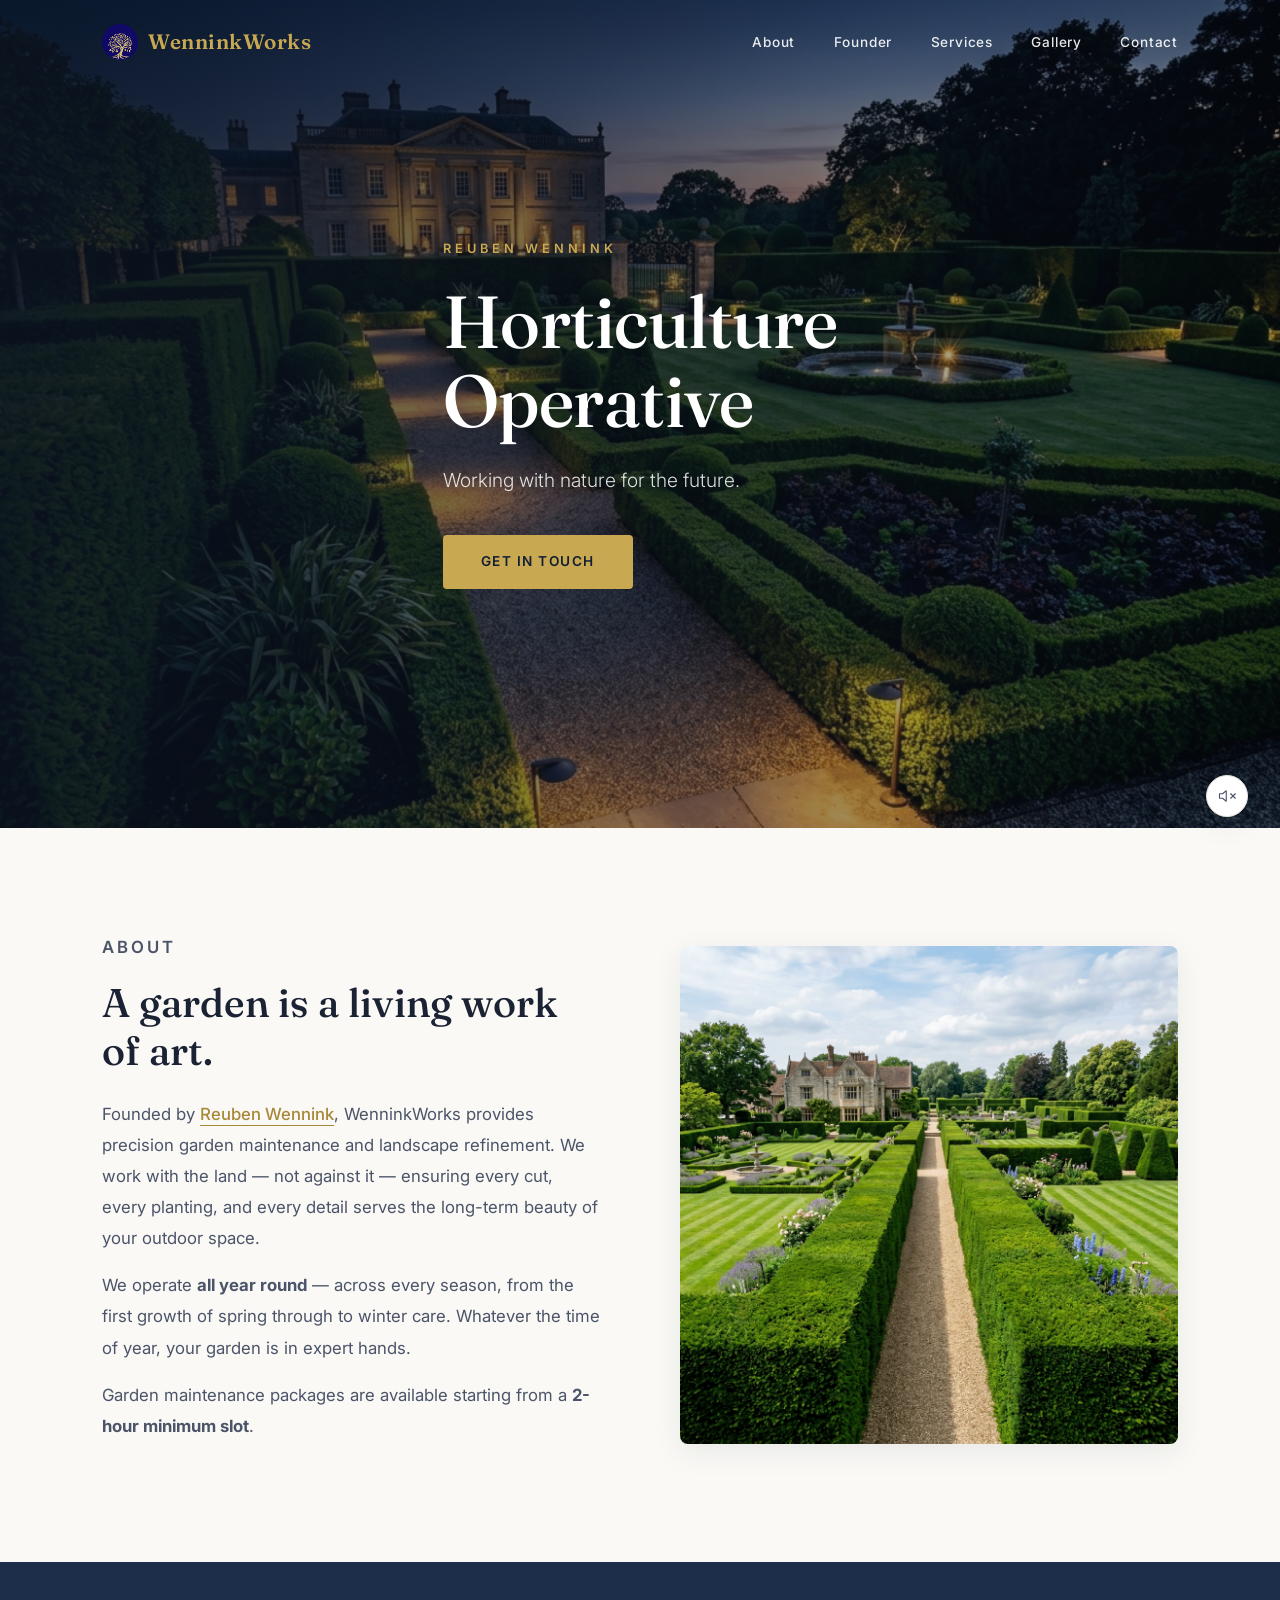
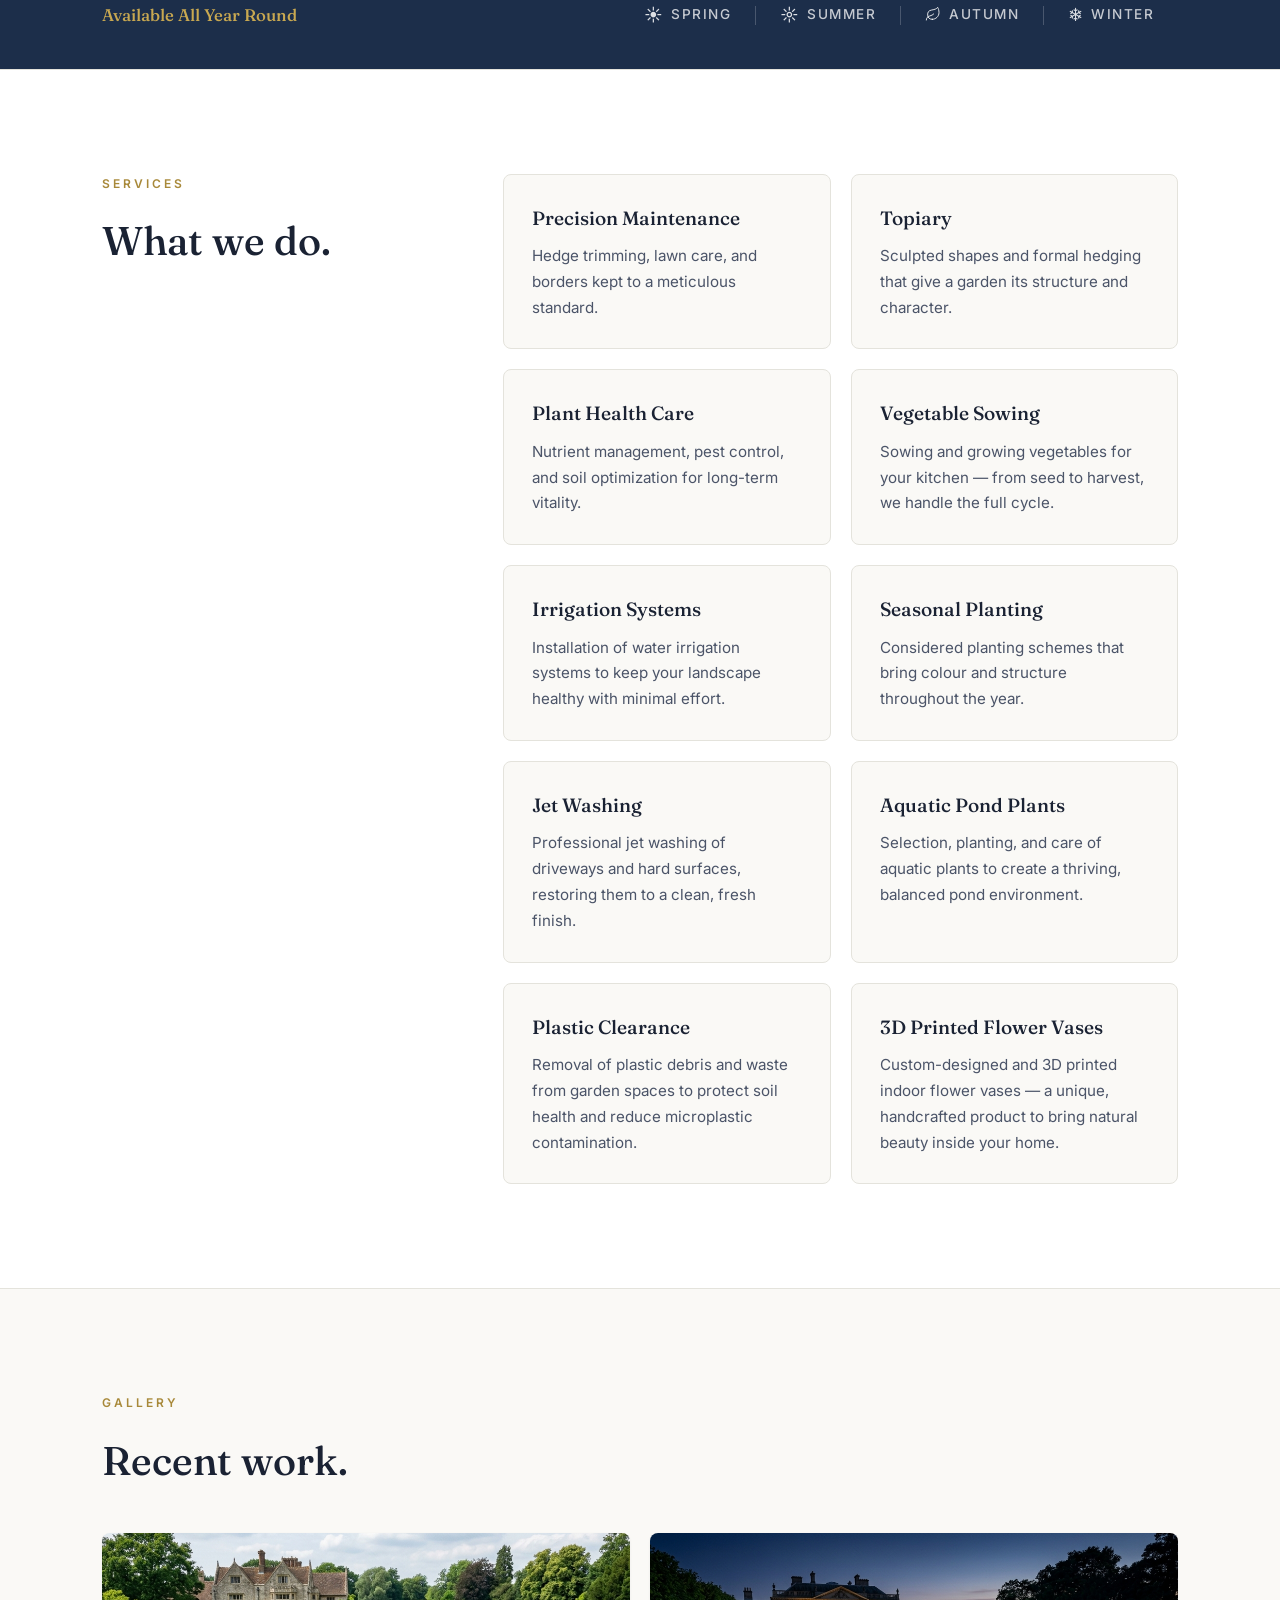
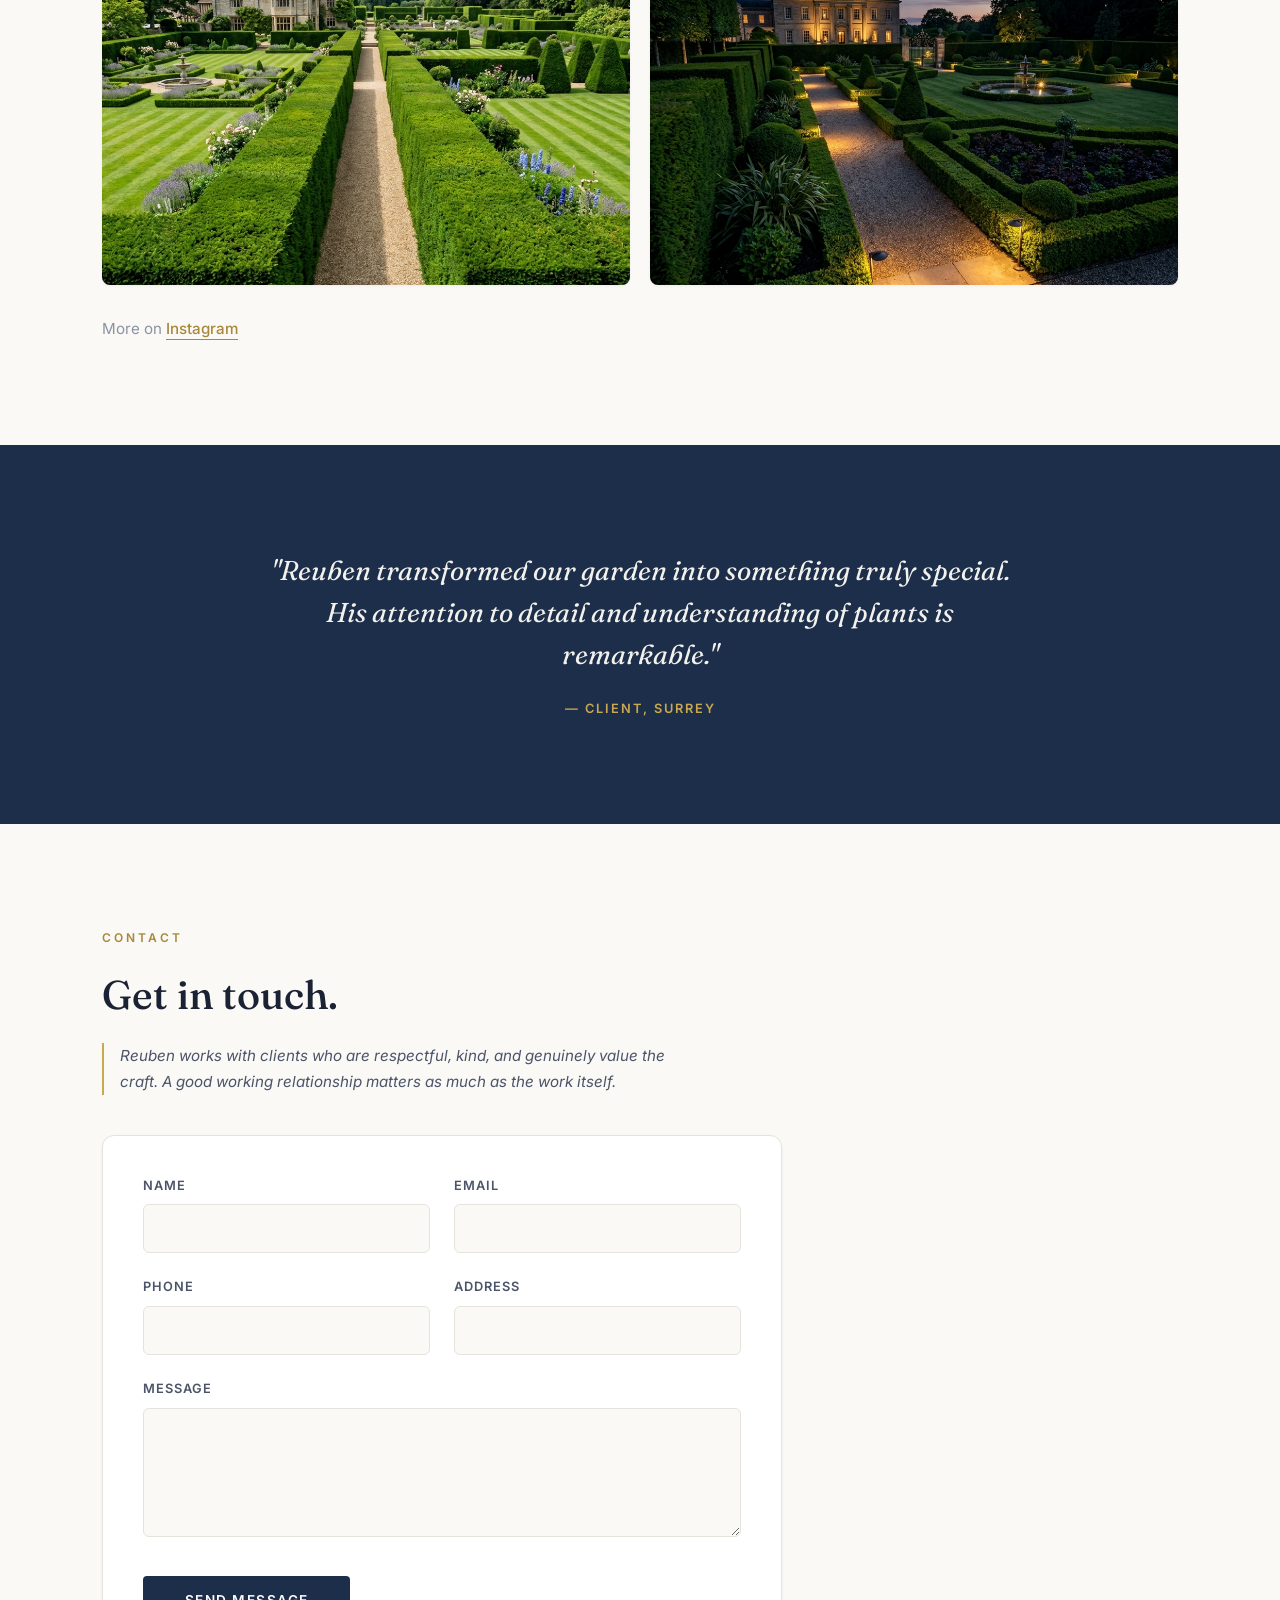
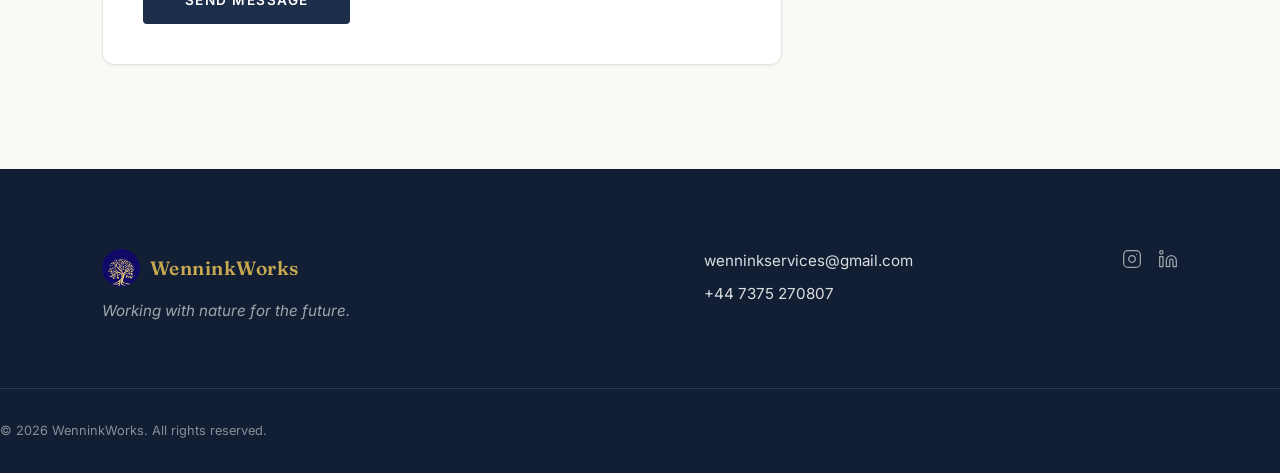
==== index.html @ 05d11f71 "changes" ====
<!DOCTYPE html>
<html lang="en">
<head>
    <meta charset="UTF-8">
    <meta name="viewport" content="width=device-width, initial-scale=1.0">
    <title>WenninkWorks | Premium Horticulture Operative</title>
    <meta name="description" content="WenninkWorks - Professional horticulture and garden maintenance. Working with nature for the future.">
    <meta property="og:title" content="WenninkWorks | Premium Horticulture Operative">
    <meta property="og:description" content="Professional horticulture and garden maintenance by Reuben Wennink. Working with nature for the future.">
    <meta property="og:type" content="website">
    <meta property="og:image" content="images/hero_background_1778262345481.png">
    <meta name="twitter:card" content="summary_large_image">
    <link rel="icon" type="image/png" href="images/logo-tree.png">
    <link rel="preconnect" href="https://fonts.googleapis.com">
    <link rel="preconnect" href="https://fonts.gstatic.com" crossorigin>
    <link href="https://fonts.googleapis.com/css2?family=Fraunces:ital,wght@0,400;0,500;0,600;1,400&family=Inter:wght@300;400;500;600&display=swap" rel="stylesheet">
    <link rel="stylesheet" href="styles.css">
</head>
<body>

    <!-- Navigation -->
    <header id="navbar">
        <div class="container nav-container">
            <a href="#" class="logo">
                <img src="images/logo-tree.png" alt="WenninkWorks" class="logo-icon">
                <span>WenninkWorks</span>
            </a>
            <nav>
                <ul class="nav-links">
                    <li><a href="#about">About</a></li>
                    <li><a href="founder.html">Founder</a></li>
                    <li><a href="#services">Services</a></li>
                    <li><a href="#gallery">Gallery</a></li>
                    <li><a href="#contact">Contact</a></li>
                </ul>
            </nav>
            <button class="hamburger" aria-label="Menu" aria-expanded="false">
                <div class="line1"></div>
                <div class="line2"></div>
                <div class="line3"></div>
            </button>
        </div>
    </header>
    <div class="nav-overlay" id="navOverlay"></div>

    <!-- Hero -->
    <section id="hero" class="hero">
        <div class="hero-bg" style="background-image: url('images/hero_background_1778262345481.png');"></div>
        <div class="hero-overlay"></div>
        <div class="hero-content container fade-in-up">
            <p class="hero-label">Reuben Wennink</p>
            <h1>Horticulture<br>Operative</h1>
            <p class="hero-tagline">Working with nature for the future.</p>
            <a href="#contact" class="hero-cta">Get in touch</a>
        </div>
    </section>

    <!-- About -->
    <section id="about" class="section">
        <div class="container about-grid">
            <div class="about-text fade-in-up">
                <p class="section-label">About</p>
                <h2>A garden is a living work of art.</h2>
                <p>Founded by <a href="founder.html" class="inline-link">Reuben Wennink</a>, WenninkWorks provides precision garden maintenance and landscape refinement. We work with the land — not against it — ensuring every cut, every planting, and every detail serves the long-term beauty of your outdoor space.</p>
                <p>We operate <strong>all year round</strong> — across every season, from the first growth of spring through to winter care. Whatever the time of year, your garden is in expert hands.</p>
                <p>Garden maintenance packages are available starting from a <strong>2-hour minimum slot</strong>.</p>
            </div>
            <div class="about-image fade-in-up">
                <img src="images/precision_hedging_1778262400276.png" alt="Precision hedge trimming" loading="lazy">
            </div>
        </div>
    </section>

    <!-- Seasons Strip -->
    <div class="seasons-strip">
        <div class="container seasons-inner">
            <p class="seasons-heading">Available All Year Round</p>
            <div class="seasons-list">
                <div class="season-item">
                    <span class="season-icon">&#9728;</span>
                    <span class="season-name">Spring</span>
                </div>
                <div class="season-divider"></div>
                <div class="season-item">
                    <span class="season-icon">&#9788;</span>
                    <span class="season-name">Summer</span>
                </div>
                <div class="season-divider"></div>
                <div class="season-item">
                    <span class="season-icon">
                        <svg xmlns="http://www.w3.org/2000/svg" width="16" height="16" viewBox="0 0 24 24" fill="none" stroke="currentColor" stroke-width="1.5" stroke-linecap="round" stroke-linejoin="round"><path d="M11 20A7 7 0 0 1 9.8 6.1C15.5 5 17 4.48 19 2c1 2 2 4.18 2 8 0 5.5-4.78 10-10 10z"/><path d="M2 21c0-3 1.85-5.36 5.08-6C9.5 14.52 12 13 13 12"/></svg>
                    </span>
                    <span class="season-name">Autumn</span>
                </div>
                <div class="season-divider"></div>
                <div class="season-item">
                    <span class="season-icon">&#10052;</span>
                    <span class="season-name">Winter</span>
                </div>
            </div>
        </div>
    </div>

    <!-- Services -->
    <section id="services" class="section">
        <div class="container services-grid fade-in-up">
            <div class="services-heading">
                <p class="section-label">Services</p>
                <h2>What we do.</h2>
            </div>
            <div class="services-items">
                <div class="service-item">
                    <h3>Precision Maintenance</h3>
                    <p>Hedge trimming, lawn care, and borders kept to a meticulous standard.</p>
                </div>
                <div class="service-item">
                    <h3>Topiary</h3>
                    <p>Sculpted shapes and formal hedging that give a garden its structure and character.</p>
                </div>
                <div class="service-item">
                    <h3>Plant Health Care</h3>
                    <p>Nutrient management, pest control, and soil optimization for long-term vitality.</p>
                </div>
                <div class="service-item">
                    <h3>Vegetable Sowing</h3>
                    <p>Sowing and growing vegetables for your kitchen — from seed to harvest, we handle the full cycle.</p>
                </div>
                <div class="service-item">
                    <h3>Irrigation Systems</h3>
                    <p>Installation of water irrigation systems to keep your landscape healthy with minimal effort.</p>
                </div>
                <div class="service-item">
                    <h3>Seasonal Planting</h3>
                    <p>Considered planting schemes that bring colour and structure throughout the year.</p>
                </div>
                <div class="service-item">
                    <h3>Jet Washing</h3>
                    <p>Professional jet washing of driveways and hard surfaces, restoring them to a clean, fresh finish.</p>
                </div>
                <div class="service-item">
                    <h3>Aquatic Pond Plants</h3>
                    <p>Selection, planting, and care of aquatic plants to create a thriving, balanced pond environment.</p>
                </div>
                <div class="service-item">
                    <h3>Plastic Clearance</h3>
                    <p>Removal of plastic debris and waste from garden spaces to protect soil health and reduce microplastic contamination.</p>
                </div>
                <div class="service-item">
                    <h3>3D Printed Flower Vases</h3>
                    <p>Custom-designed and 3D printed indoor flower vases — a unique, handcrafted product to bring natural beauty inside your home.</p>
                </div>
            </div>
        </div>
    </section>

    <!-- Gallery -->
    <section id="gallery" class="section">
        <div class="container fade-in-up">
            <p class="section-label">Gallery</p>
            <h2>Recent work.</h2>
            <div class="gallery-row">
                <div class="gallery-img">
                    <img src="images/precision_hedging_1778262400276.png" alt="Precision hedging" loading="lazy">
                </div>
                <div class="gallery-img">
                    <img src="images/hero_background_1778262345481.png" alt="Landscape overview" loading="lazy">
                </div>
            </div>
            <p class="gallery-link">
                More on <a href="https://www.instagram.com/wenninkworks/" target="_blank">Instagram</a>
            </p>
        </div>
    </section>

    <!-- Testimonial -->
    <section class="section testimonial-section">
        <div class="container fade-in-up">
            <blockquote>
                "Reuben transformed our garden into something truly special. His attention to detail and understanding of plants is remarkable."
            </blockquote>
            <p class="testimonial-attr">— Client, Surrey</p>
        </div>
    </section>

    <!-- Contact Form -->
    <section id="contact" class="section">
        <div class="container fade-in-up">
            <p class="section-label">Contact</p>
            <h2>Get in touch.</h2>
            <p class="contact-note">Reuben works with clients who are respectful, kind, and genuinely value the craft. A good working relationship matters as much as the work itself.</p>
            <form class="contact-form" action="https://formsubmit.co/wenninkservices@gmail.com" method="POST">
                <input type="hidden" name="_subject" value="New enquiry from WenninkWorks website">
                <input type="hidden" name="_captcha" value="false">
                <div class="form-row">
                    <div class="form-group">
                        <label for="name">Name</label>
                        <input type="text" id="name" name="name" required>
                    </div>
                    <div class="form-group">
                        <label for="email">Email</label>
                        <input type="email" id="email" name="email" required>
                    </div>
                </div>
                <div class="form-row">
                    <div class="form-group">
                        <label for="phone">Phone</label>
                        <input type="tel" id="phone" name="phone">
                    </div>
                    <div class="form-group">
                        <label for="address">Address</label>
                        <input type="text" id="address" name="address">
                    </div>
                </div>
                <div class="form-group">
                    <label for="message">Message</label>
                    <textarea id="message" name="message" rows="5" required></textarea>
                </div>
                <button type="submit" class="form-submit">Send Message</button>
            </form>
        </div>
    </section>

    <!-- Footer -->
    <footer class="footer">
        <div class="container footer-inner">
            <div class="footer-main">
                <a href="#" class="footer-logo">
                    <img src="images/logo-tree.png" alt="WenninkWorks" class="footer-logo-icon">
                    <span>WenninkWorks</span>
                </a>
                <p class="footer-tagline">Working with nature for the future.</p>
            </div>
            <div class="footer-contact">
                <a href="mailto:wenninkservices@gmail.com">wenninkservices@gmail.com</a>
                <a href="tel:+447375270807">+44 7375 270807</a>
            </div>
            <div class="footer-social">
                <a href="https://www.instagram.com/wenninkworks/" target="_blank" aria-label="Instagram">
                    <svg xmlns="http://www.w3.org/2000/svg" width="20" height="20" viewBox="0 0 24 24" fill="none" stroke="currentColor" stroke-width="1.5" stroke-linecap="round" stroke-linejoin="round"><rect x="2" y="2" width="20" height="20" rx="5" ry="5"/><path d="M16 11.37A4 4 0 1 1 12.63 8 4 4 0 0 1 16 11.37z"/><line x1="17.5" y1="6.5" x2="17.51" y2="6.5"/></svg>
                </a>
                <a href="https://www.linkedin.com/in/reuben-wennink-01679a376" target="_blank" aria-label="LinkedIn">
                    <svg xmlns="http://www.w3.org/2000/svg" width="20" height="20" viewBox="0 0 24 24" fill="none" stroke="currentColor" stroke-width="1.5" stroke-linecap="round" stroke-linejoin="round"><path d="M16 8a6 6 0 0 1 6 6v7h-4v-7a2 2 0 0 0-2-2 2 2 0 0 0-2 2v7h-4v-7a6 6 0 0 1 6-6z"/><rect x="2" y="9" width="4" height="12"/><circle cx="4" cy="4" r="2"/></svg>
                </a>
            </div>
        </div>
        <div class="footer-bottom">
            <p>&copy; 2026 WenninkWorks. All rights reserved.</p>
        </div>
    </footer>

    <!-- Ambient Sound -->
    <button class="sound-toggle" id="soundToggle" aria-label="Toggle ambient sound" title="Toggle rain sounds">
        <svg id="soundIconOff" xmlns="http://www.w3.org/2000/svg" width="18" height="18" viewBox="0 0 24 24" fill="none" stroke="currentColor" stroke-width="1.5" stroke-linecap="round" stroke-linejoin="round"><polygon points="11 5 6 9 2 9 2 15 6 15 11 19 11 5"/><line x1="23" y1="9" x2="17" y2="15"/><line x1="17" y1="9" x2="23" y2="15"/></svg>
        <svg id="soundIconOn" xmlns="http://www.w3.org/2000/svg" width="18" height="18" viewBox="0 0 24 24" fill="none" stroke="currentColor" stroke-width="1.5" stroke-linecap="round" stroke-linejoin="round" style="display:none;"><polygon points="11 5 6 9 2 9 2 15 6 15 11 19 11 5"/><path d="M19.07 4.93a10 10 0 0 1 0 14.14"/><path d="M15.54 8.46a5 5 0 0 1 0 7.07"/></svg>
    </button>

    <!-- Back to Top -->
    <button class="back-to-top" id="backToTop" aria-label="Back to top">
        <svg xmlns="http://www.w3.org/2000/svg" width="18" height="18" viewBox="0 0 24 24" fill="none" stroke="currentColor" stroke-width="2" stroke-linecap="round" stroke-linejoin="round"><polyline points="18 15 12 9 6 15"/></svg>
    </button>

    <!-- Structured Data -->
    <script type="application/ld+json">
    {
        "@context": "https://schema.org",
        "@type": "LocalBusiness",
        "name": "WenninkWorks",
        "description": "Professional horticulture and garden maintenance by Reuben Wennink.",
        "url": "https://wenninkworks.com",
        "email": "wenninkservices@gmail.com",
        "founder": { "@type": "Person", "name": "Reuben Wennink" },
        "sameAs": [
            "https://www.instagram.com/wenninkworks/",
            "https://www.linkedin.com/in/reuben-wennink-01679a376"
        ]
    }
    </script>
    <script src="script.js"></script>
</body>
</html>
---- styles.css ----
/* =========================================
   TOKENS
   ========================================= */
:root {
    --bg: #faf9f6;
    --surface: #ffffff;
    --ink: #1a2233;
    --ink-mid: #4b5468;
    --ink-dim: #8b93a3;
    --navy: #1c2e4a;
    --navy-dark: #111e33;
    --navy-tint: #eef1f6;
    --gold: #c8a851;
    --gold-dark: #a8893a;
    --line: #e4e3dc;
    --font-display: 'Fraunces', Georgia, serif;
    --font-body: 'Inter', 'Helvetica Neue', Arial, sans-serif;
    --ease: cubic-bezier(0.25, 1, 0.5, 1);
    --shadow-sm: 0 1px 3px rgba(26, 34, 51, 0.06);
    --shadow-md: 0 8px 30px rgba(26, 34, 51, 0.08);
}

/* =========================================
   RESET
   ========================================= */
*, *::before, *::after { margin: 0; padding: 0; box-sizing: border-box; }
html { scroll-behavior: smooth; }
body {
    font-family: var(--font-body);
    background: var(--bg);
    color: var(--ink);
    line-height: 1.6;
    overflow-x: hidden;
    -webkit-font-smoothing: antialiased;
}
a { text-decoration: none; color: inherit; transition: color 0.3s; }
ul { list-style: none; }
img { max-width: 100%; display: block; }
button { font-family: inherit; }

h1, h2, h3 {
    font-family: var(--font-display);
    font-weight: 500;
    color: var(--ink);
}

.container {
    max-width: 1140px;
    margin: 0 auto;
    padding: 0 2rem;
}

.section {
    padding: 6.5rem 0;
}

/* =========================================
   SECTION LABEL  (small "About", "Services" etc.)
   ========================================= */
.section-label {
    font-size: 0.75rem;
    font-weight: 600;
    letter-spacing: 3px;
    text-transform: uppercase;
    color: var(--gold-dark);
    margin-bottom: 1rem;
}

/* =========================================
   NAVIGATION
   ========================================= */
header {
    position: fixed;
    top: 0;
    left: 0;
    width: 100%;
    z-index: 1000;
    padding: 1.5rem 0;
    transition: background 0.4s, padding 0.4s, box-shadow 0.4s;
}

header.scrolled,
header.solid {
    background: rgba(255, 255, 255, 0.95);
    backdrop-filter: blur(16px);
    -webkit-backdrop-filter: blur(16px);
    padding: 0.9rem 0;
    box-shadow: var(--shadow-sm);
}

.nav-container {
    display: flex;
    justify-content: space-between;
    align-items: center;
}

.logo {
    display: flex;
    align-items: center;
    gap: 0.65rem;
    font-family: var(--font-display);
    font-size: 1.3rem;
    font-weight: 600;
    letter-spacing: 0.5px;
    color: var(--gold);
    transition: color 0.4s;
}

header.scrolled .logo,
header.solid .logo {
    color: var(--gold-dark);
}

.logo-icon {
    width: 36px;
    height: 36px;
    border-radius: 50%;
    object-fit: cover;
}

.nav-links {
    display: flex;
    align-items: center;
    gap: 2.4rem;
}

.nav-links a {
    font-size: 0.85rem;
    font-weight: 500;
    letter-spacing: 0.8px;
    color: rgba(255, 255, 255, 0.9);
    transition: color 0.3s;
}

header.scrolled .nav-links a,
header.solid .nav-links a {
    color: var(--ink-mid);
}

.nav-links a:hover {
    color: #ffffff;
}

header.scrolled .nav-links a:hover,
header.solid .nav-links a:hover {
    color: var(--gold-dark);
}

.hamburger {
    display: none;
    cursor: pointer;
    background: none;
    border: none;
    padding: 0;
}

.hamburger div {
    width: 24px;
    height: 2px;
    background: #ffffff;
    margin: 5px 0;
    border-radius: 2px;
    transition: all 0.3s;
}

header.scrolled .hamburger div,
header.solid .hamburger div {
    background: var(--ink);
}

/* =========================================
   HERO
   ========================================= */
.hero {
    height: 92vh;
    min-height: 600px;
    position: relative;
    display: flex;
    align-items: center;
    overflow: hidden;
}

.hero-bg {
    position: absolute;
    inset: 0;
    background-size: cover;
    background-position: center;
    z-index: 1;
    animation: kenburns 22s ease-in-out infinite;
    transform-origin: center center;
}

@keyframes kenburns {
    0%   { transform: scale(1)    translate(0, 0); }
    30%  { transform: scale(1.07) translate(-1.5%, -1%); }
    60%  { transform: scale(1.04) translate(1%, 0.5%); }
    100% { transform: scale(1)    translate(0, 0); }
}

.hero-overlay {
    position: absolute;
    inset: 0;
    background: linear-gradient(
        100deg,
        rgba(13, 22, 38, 0.8) 0%,
        rgba(13, 22, 38, 0.45) 55%,
        rgba(13, 22, 38, 0.25) 100%
    );
    z-index: 2;
}

.hero-content {
    position: relative;
    z-index: 3;
    max-width: 720px;
}

.hero-label {
    font-size: 0.8rem;
    font-weight: 600;
    letter-spacing: 4px;
    text-transform: uppercase;
    color: var(--gold);
    margin-bottom: 1.4rem;
}

.hero h1 {
    font-size: clamp(2.8rem, 6vw, 4.6rem);
    font-weight: 500;
    line-height: 1.08;
    letter-spacing: -0.5px;
    color: #ffffff;
    margin-bottom: 1.5rem;
}

.hero-tagline {
    font-size: 1.2rem;
    font-weight: 300;
    color: rgba(255, 255, 255, 0.85);
    margin-bottom: 2.5rem;
    max-width: 480px;
}

.hero-cta {
    display: inline-block;
    font-size: 0.85rem;
    font-weight: 600;
    letter-spacing: 1.5px;
    text-transform: uppercase;
    color: var(--navy-dark);
    background: var(--gold);
    padding: 1rem 2.4rem;
    border-radius: 4px;
    transition: background 0.3s, transform 0.3s;
}

.hero-cta:hover {
    background: #d9bd66;
    transform: translateY(-2px);
}

/* =========================================
   ABOUT
   ========================================= */
.about-grid {
    display: grid;
    grid-template-columns: 1fr 1fr;
    gap: 5rem;
    align-items: center;
}

.about-text h2 {
    font-size: clamp(1.9rem, 3.2vw, 2.5rem);
    line-height: 1.2;
    margin-bottom: 1.5rem;
}

.about-text p {
    font-size: 1.05rem;
    color: var(--ink-mid);
    line-height: 1.85;
    margin-bottom: 1rem;
}

.inline-link {
    color: var(--gold-dark);
    font-weight: 500;
    border-bottom: 1px solid currentColor;
    padding-bottom: 1px;
}

.inline-link:hover {
    color: var(--navy);
}

.about-image img {
    width: 100%;
    border-radius: 8px;
    box-shadow: var(--shadow-md);
}

/* =========================================
   SERVICES
   ========================================= */
#services {
    background: var(--surface);
    border-top: 1px solid var(--line);
    border-bottom: 1px solid var(--line);
}

.services-grid {
    display: grid;
    grid-template-columns: 1fr 2fr;
    gap: 4rem;
    align-items: start;
}

.services-heading {
    position: sticky;
    top: 7rem;
}

.services-heading h2 {
    font-size: clamp(1.9rem, 3.2vw, 2.5rem);
}

.services-items {
    display: grid;
    grid-template-columns: 1fr 1fr;
    gap: 1.25rem;
}

.service-item {
    background: var(--bg);
    border: 1px solid var(--line);
    border-radius: 8px;
    padding: 1.75rem;
    transition: border-color 0.3s, box-shadow 0.3s, transform 0.3s;
}

.service-item:hover {
    border-color: var(--gold);
    box-shadow: var(--shadow-md);
    transform: translateY(-3px);
}

.service-item h3 {
    font-size: 1.2rem;
    margin-bottom: 0.6rem;
}

.service-item p {
    font-size: 0.95rem;
    color: var(--ink-mid);
    line-height: 1.7;
}

/* =========================================
   FOUNDER PAGE
   ========================================= */
.founder-hero {
    padding: 10rem 0 0;
    text-align: center;
}

.founder-hero h1 {
    font-size: clamp(2.4rem, 5vw, 3.6rem);
    line-height: 1.1;
    margin-top: 0.5rem;
}

.founder-portrait {
    margin-top: 3rem;
    max-width: 320px;
    margin-left: auto;
    margin-right: auto;
}

.founder-portrait img {
    width: 100%;
    border-radius: 8px;
    box-shadow: var(--shadow-md);
}

.founder-hero + .section {
    padding-top: 3.5rem;
}

.founder-content {
    max-width: 680px;
}

.founder-block {
    margin-bottom: 4rem;
}

.founder-block h2 {
    font-size: 1.6rem;
    margin-bottom: 1.2rem;
}

.founder-block p {
    font-size: 1.05rem;
    color: var(--ink-mid);
    line-height: 1.85;
    margin-bottom: 1rem;
}

.founder-block p:last-child {
    margin-bottom: 0;
}

.founder-cta {
    margin-top: 1rem;
    padding-top: 2.5rem;
    border-top: 1px solid var(--line);
}

/* =========================================
   GALLERY
   ========================================= */
#gallery h2 {
    font-size: clamp(1.9rem, 3.2vw, 2.5rem);
    margin-bottom: 2.5rem;
}

.gallery-row {
    display: grid;
    grid-template-columns: 1fr 1fr;
    gap: 1.25rem;
}

.gallery-img {
    overflow: hidden;
    border-radius: 8px;
    box-shadow: var(--shadow-sm);
}

.gallery-img img {
    width: 100%;
    aspect-ratio: 3 / 2;
    object-fit: cover;
    transition: transform 0.6s var(--ease);
}

.gallery-img:hover img {
    transform: scale(1.04);
}

.gallery-link {
    margin-top: 2rem;
    font-size: 0.95rem;
    color: var(--ink-dim);
}

.gallery-link a {
    color: var(--gold-dark);
    font-weight: 500;
    border-bottom: 1px solid currentColor;
    padding-bottom: 1px;
}

.gallery-link a:hover {
    color: var(--navy);
}

/* =========================================
   TESTIMONIAL
   ========================================= */
.testimonial-section {
    background: var(--navy);
    text-align: center;
}

.testimonial-section blockquote {
    max-width: 740px;
    margin: 0 auto;
    font-family: var(--font-display);
    font-size: clamp(1.3rem, 2.5vw, 1.7rem);
    font-weight: 400;
    font-style: italic;
    line-height: 1.55;
    color: #f2f1ec;
}

.testimonial-attr {
    margin-top: 1.5rem;
    font-size: 0.8rem;
    font-weight: 600;
    letter-spacing: 2px;
    text-transform: uppercase;
    color: var(--gold);
}

/* =========================================
   CONTACT FORM
   ========================================= */
#contact h2 {
    font-size: clamp(1.9rem, 3.2vw, 2.5rem);
    margin-bottom: 1rem;
}

.contact-note {
    max-width: 580px;
    font-size: 0.95rem;
    color: var(--ink-mid);
    font-style: italic;
    margin-bottom: 2.5rem;
    padding-left: 1rem;
    border-left: 2px solid var(--gold);
    line-height: 1.7;
}

.contact-form {
    max-width: 680px;
    background: var(--surface);
    border: 1px solid var(--line);
    border-radius: 12px;
    padding: 2.5rem;
    box-shadow: var(--shadow-sm);
}

.form-row {
    display: grid;
    grid-template-columns: 1fr 1fr;
    gap: 1.5rem;
}

.form-group {
    margin-bottom: 1.5rem;
}

.form-group label {
    display: block;
    font-size: 0.8rem;
    font-weight: 600;
    letter-spacing: 1px;
    text-transform: uppercase;
    color: var(--ink-mid);
    margin-bottom: 0.5rem;
}

.form-group input,
.form-group textarea {
    width: 100%;
    padding: 0.85rem 1rem;
    font-family: var(--font-body);
    font-size: 1rem;
    color: var(--ink);
    background: var(--bg);
    border: 1px solid var(--line);
    border-radius: 6px;
    outline: none;
    transition: border-color 0.3s, box-shadow 0.3s;
}

.form-group input:focus,
.form-group textarea:focus {
    border-color: var(--gold);
    box-shadow: 0 0 0 3px rgba(200, 168, 81, 0.18);
}

.form-group textarea {
    resize: vertical;
    min-height: 120px;
}

.form-submit {
    display: inline-block;
    margin-top: 0.5rem;
    padding: 1rem 2.6rem;
    font-family: var(--font-body);
    font-size: 0.85rem;
    font-weight: 600;
    letter-spacing: 1.5px;
    text-transform: uppercase;
    color: #ffffff;
    background: var(--navy);
    border: none;
    border-radius: 4px;
    cursor: pointer;
    transition: background 0.3s, transform 0.3s;
}

.form-submit:hover {
    background: var(--navy-dark);
    transform: translateY(-2px);
}

@media screen and (max-width: 600px) {
    .form-row {
        grid-template-columns: 1fr;
    }

    .contact-form {
        padding: 1.5rem;
    }
}

/* =========================================
   SEASONS STRIP
   ========================================= */
.seasons-strip {
    background: var(--navy);
    padding: 2.5rem 0;
}

.seasons-inner {
    display: flex;
    align-items: center;
    gap: 2.5rem;
    flex-wrap: wrap;
}

.seasons-heading {
    font-family: var(--font-display);
    font-size: 1.05rem;
    font-weight: 500;
    color: var(--gold);
    white-space: nowrap;
    flex-shrink: 0;
}

.seasons-list {
    display: flex;
    align-items: center;
    gap: 0;
    flex-wrap: wrap;
    flex: 1;
    justify-content: flex-end;
}

.season-item {
    display: flex;
    align-items: center;
    gap: 0.5rem;
    padding: 0 1.5rem;
    color: rgba(255, 255, 255, 0.85);
}

.season-icon {
    font-size: 1.1rem;
    line-height: 1;
}

.season-name {
    font-size: 0.85rem;
    font-weight: 500;
    letter-spacing: 1.5px;
    text-transform: uppercase;
    color: rgba(255, 255, 255, 0.75);
}

.season-divider {
    width: 1px;
    height: 1.2rem;
    background: rgba(255, 255, 255, 0.2);
    flex-shrink: 0;
}

@media screen and (max-width: 768px) {
    .seasons-inner {
        flex-direction: column;
        gap: 1.5rem;
        text-align: center;
    }

    .seasons-list {
        justify-content: center;
    }

    .season-item {
        padding: 0 1rem;
    }
}

/* =========================================
   FOOTER
   ========================================= */
.footer {
    background: var(--navy-dark);
    color: rgba(255, 255, 255, 0.85);
    padding: 5rem 0 2rem;
}

.footer-inner {
    display: grid;
    grid-template-columns: 1.5fr 1fr auto;
    gap: 3rem;
    align-items: start;
    padding-bottom: 4rem;
}

.footer-logo {
    display: flex;
    align-items: center;
    gap: 0.6rem;
    font-family: var(--font-display);
    font-size: 1.2rem;
    font-weight: 600;
    letter-spacing: 0.5px;
    color: var(--gold);
    margin-bottom: 0.75rem;
}

.footer-logo-icon {
    width: 38px;
    height: 38px;
    border-radius: 50%;
    object-fit: cover;
}

.footer-tagline {
    font-size: 0.95rem;
    font-style: italic;
    color: rgba(255, 255, 255, 0.6);
}

.footer-contact {
    display: flex;
    flex-direction: column;
    gap: 0.5rem;
}

.footer-contact a {
    font-size: 0.95rem;
    color: rgba(255, 255, 255, 0.85);
}

.footer-contact a:hover {
    color: var(--gold);
}

.footer-social {
    display: flex;
    gap: 1rem;
}

.footer-social a {
    color: rgba(255, 255, 255, 0.6);
    transition: color 0.3s;
}

.footer-social a:hover {
    color: var(--gold);
}

.footer-bottom {
    padding-top: 2rem;
    border-top: 1px solid rgba(255, 255, 255, 0.12);
    font-size: 0.8rem;
    color: rgba(255, 255, 255, 0.5);
}

/* =========================================
   NAV OVERLAY
   ========================================= */
.nav-overlay {
    display: none;
    position: fixed;
    inset: 0;
    background: rgba(17, 30, 51, 0.45);
    z-index: 999;
}

.nav-overlay.active {
    display: block;
}

/* =========================================
   BACK TO TOP
   ========================================= */
.back-to-top {
    position: fixed;
    bottom: 2rem;
    right: 2rem;
    width: 42px;
    height: 42px;
    border-radius: 50%;
    background: var(--surface);
    border: 1px solid var(--line);
    color: var(--ink-mid);
    box-shadow: var(--shadow-md);
    display: flex;
    align-items: center;
    justify-content: center;
    cursor: pointer;
    opacity: 0;
    visibility: hidden;
    transition: opacity 0.3s, transform 0.3s;
    z-index: 900;
}

.back-to-top.visible {
    opacity: 1;
    visibility: visible;
}

.back-to-top:hover {
    color: var(--gold-dark);
    border-color: var(--gold);
    transform: translateY(-2px);
}

/* =========================================
   AMBIENT SOUND TOGGLE
   ========================================= */
.sound-toggle {
    position: fixed;
    bottom: 5.2rem;
    right: 2rem;
    width: 42px;
    height: 42px;
    border-radius: 50%;
    background: var(--surface);
    border: 1px solid var(--line);
    color: var(--ink-mid);
    box-shadow: var(--shadow-md);
    display: flex;
    align-items: center;
    justify-content: center;
    cursor: pointer;
    transition: color 0.3s, border-color 0.3s, transform 0.3s;
    z-index: 900;
}

.sound-toggle:hover {
    color: var(--gold-dark);
    border-color: var(--gold);
    transform: translateY(-2px);
}

.sound-toggle.playing {
    color: var(--gold-dark);
    border-color: var(--gold);
}

.sound-toggle svg {
    pointer-events: none;
}

/* =========================================
   ANIMATIONS
   ========================================= */
.fade-in-up {
    opacity: 0;
    transform: translateY(30px);
    transition: opacity 0.7s var(--ease), transform 0.7s var(--ease);
}

.appear {
    opacity: 1;
    transform: translateY(0);
}

.delay-1 { transition-delay: 0.1s; }
.delay-2 { transition-delay: 0.2s; }
.delay-3 { transition-delay: 0.3s; }

/* =========================================
   RESPONSIVE
   ========================================= */
@media screen and (max-width: 900px) {
    .about-grid,
    .services-grid,
    .footer-inner {
        grid-template-columns: 1fr;
        gap: 3rem;
    }

    .services-heading {
        position: static;
    }

    .services-items,
    .gallery-row {
        grid-template-columns: 1fr;
    }

    .nav-links {
        position: fixed;
        right: -100%;
        top: 0;
        height: 100vh;
        background: var(--surface);
        flex-direction: column;
        justify-content: center;
        width: 70%;
        max-width: 320px;
        box-shadow: -10px 0 40px rgba(17, 30, 51, 0.15);
        transition: right 0.4s var(--ease);
    }

    .nav-links a,
    header .nav-links a {
        color: var(--ink);
        font-size: 1.05rem;
    }

    .nav-links.active {
        right: 0;
    }

    .hamburger {
        display: block;
        z-index: 1001;
    }

    .hamburger.toggle .line1 {
        transform: rotate(-45deg) translate(-5px, 5px);
        background: var(--ink);
    }
    .hamburger.toggle .line2 {
        opacity: 0;
    }
    .hamburger.toggle .line3 {
        transform: rotate(45deg) translate(-5px, -5px);
        background: var(--ink);
    }
}
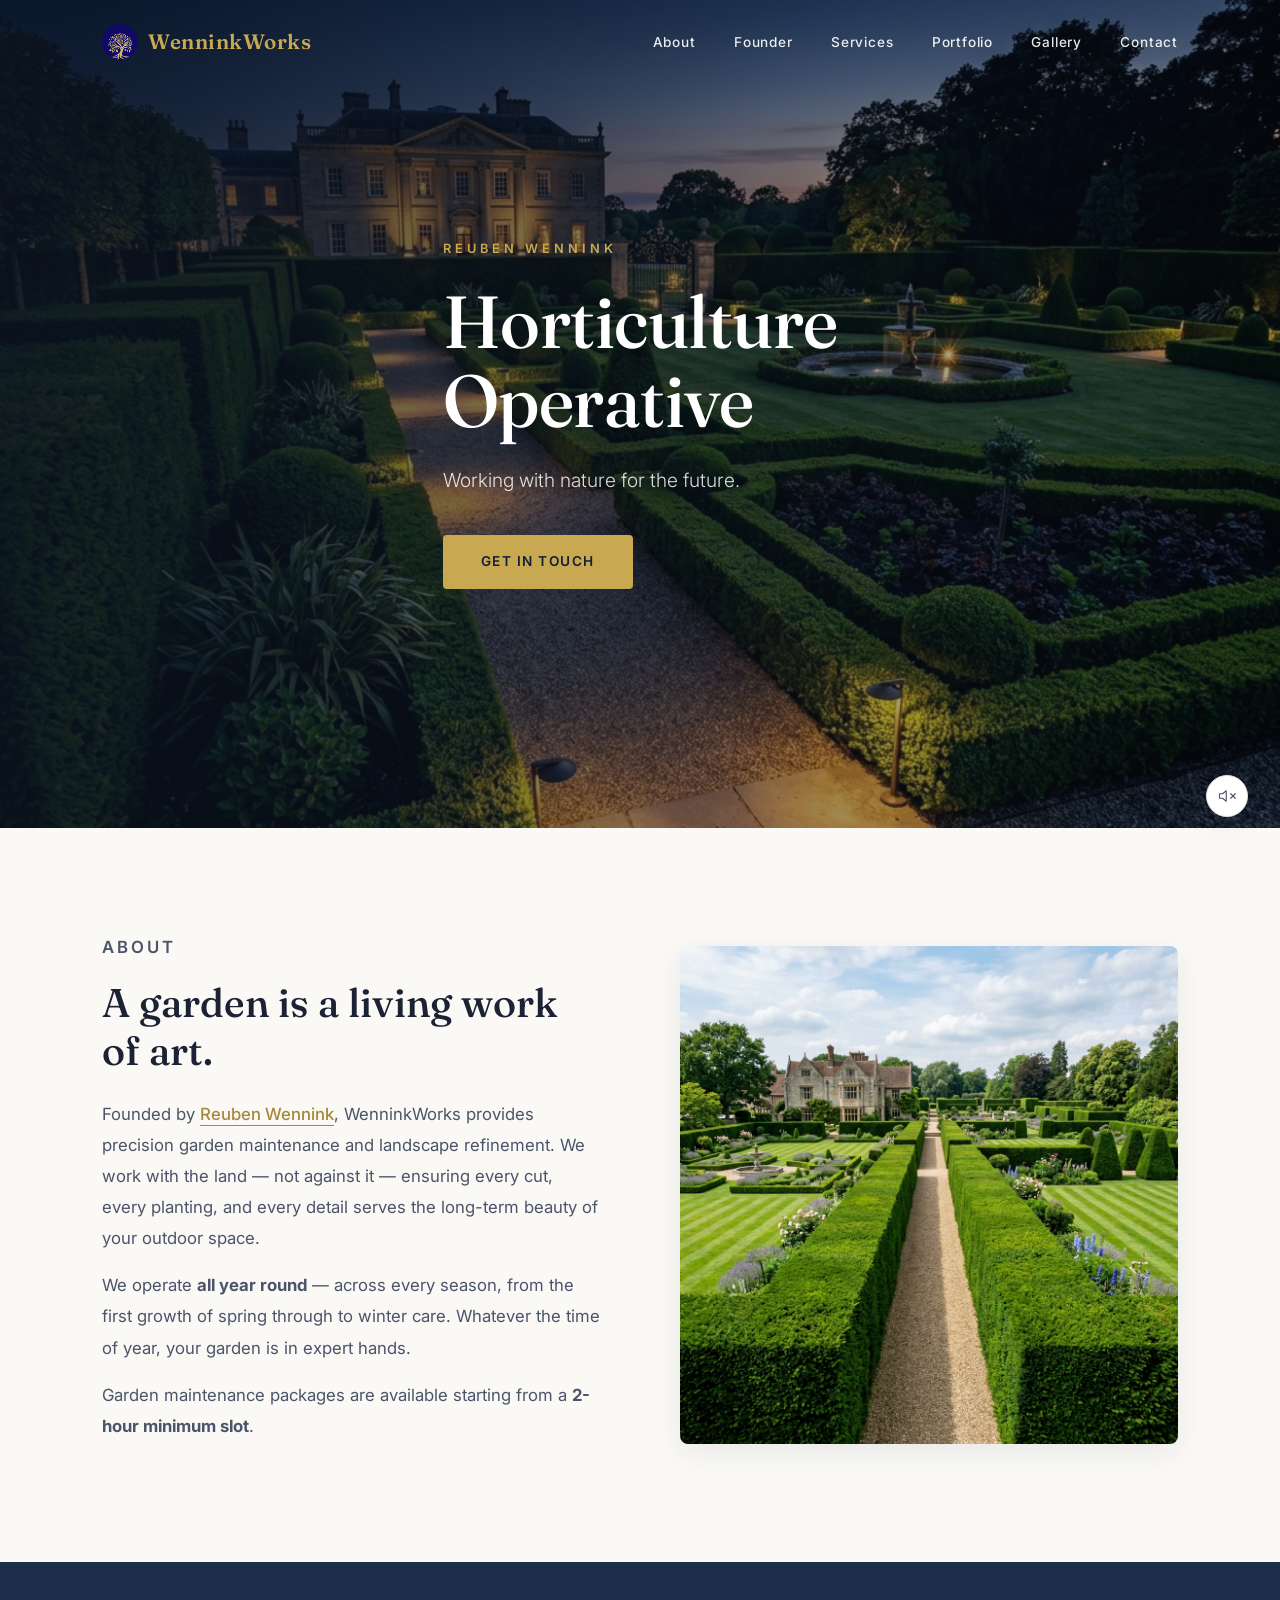
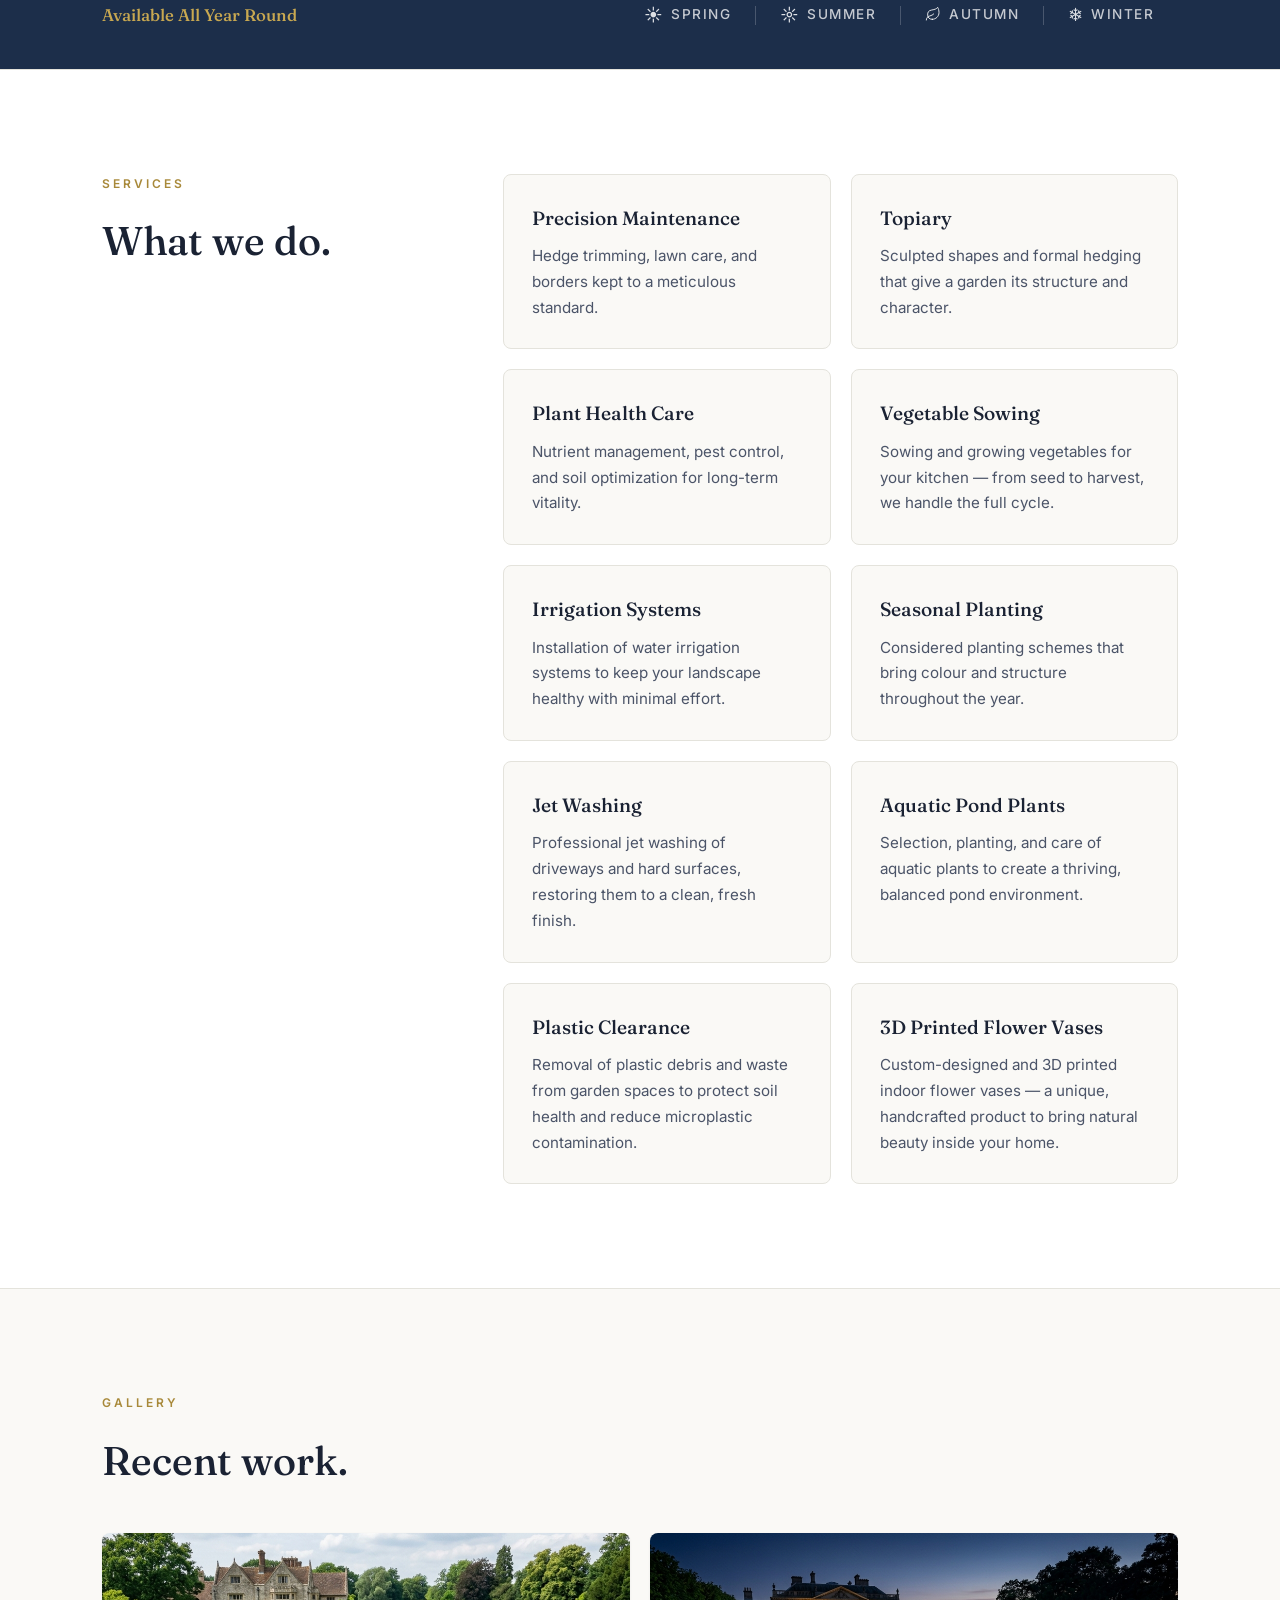
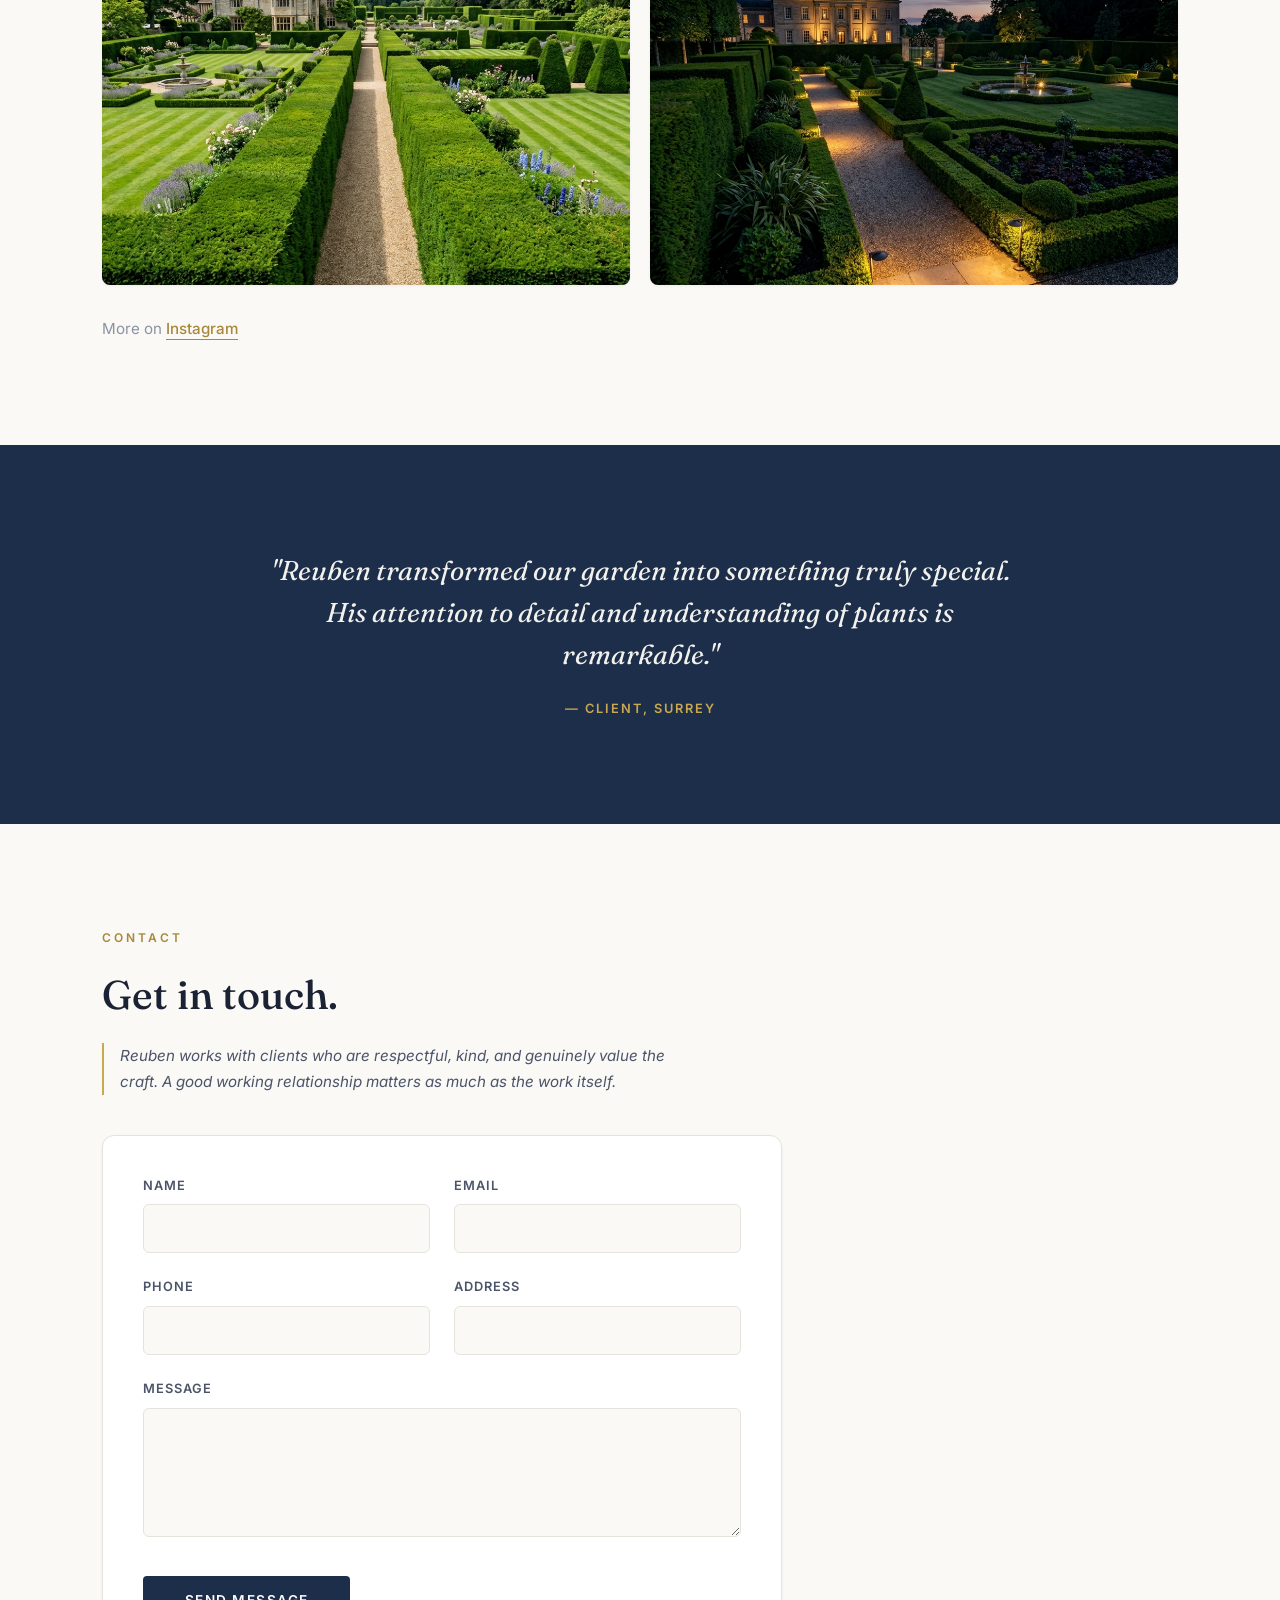
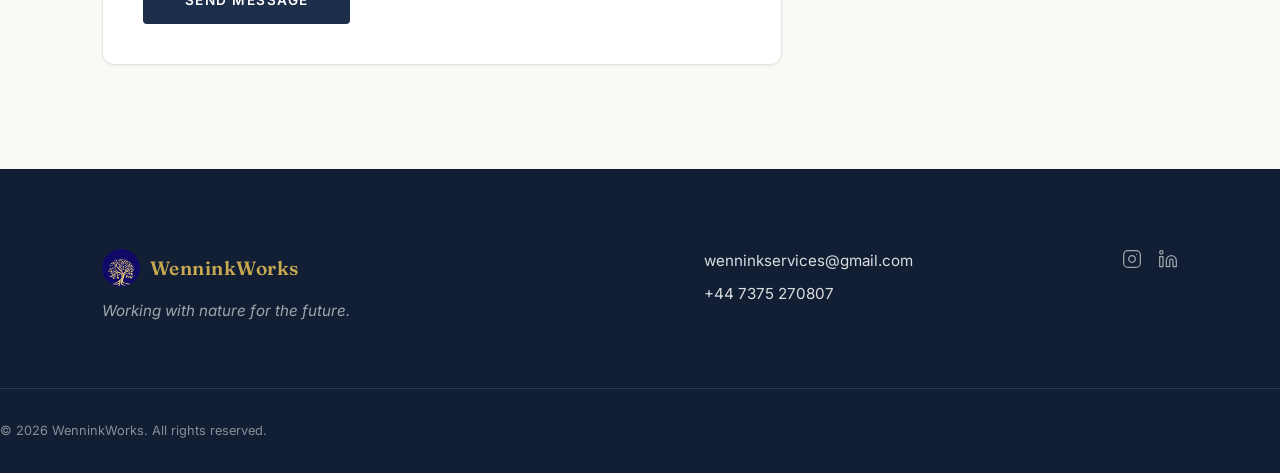
==== commit 0e47afa0: "gardening photos" ====
--- a/index.html
+++ b/index.html
@@ -30,6 +30,7 @@
                     <li><a href="#about">About</a></li>
                     <li><a href="founder.html">Founder</a></li>
                     <li><a href="#services">Services</a></li>
+                    <li><a href="portfolio/index.html">Portfolio</a></li>
                     <li><a href="#gallery">Gallery</a></li>
                     <li><a href="#contact">Contact</a></li>
                 </ul>
--- a/styles.css
+++ b/styles.css
@@ -146,6 +146,13 @@
     color: var(--gold-dark);
 }
 
+.nav-links a.active,
+header.scrolled .nav-links a.active,
+header.solid .nav-links a.active {
+    color: var(--gold);
+    font-weight: 600;
+}
+
 .hamburger {
     display: none;
     cursor: pointer;
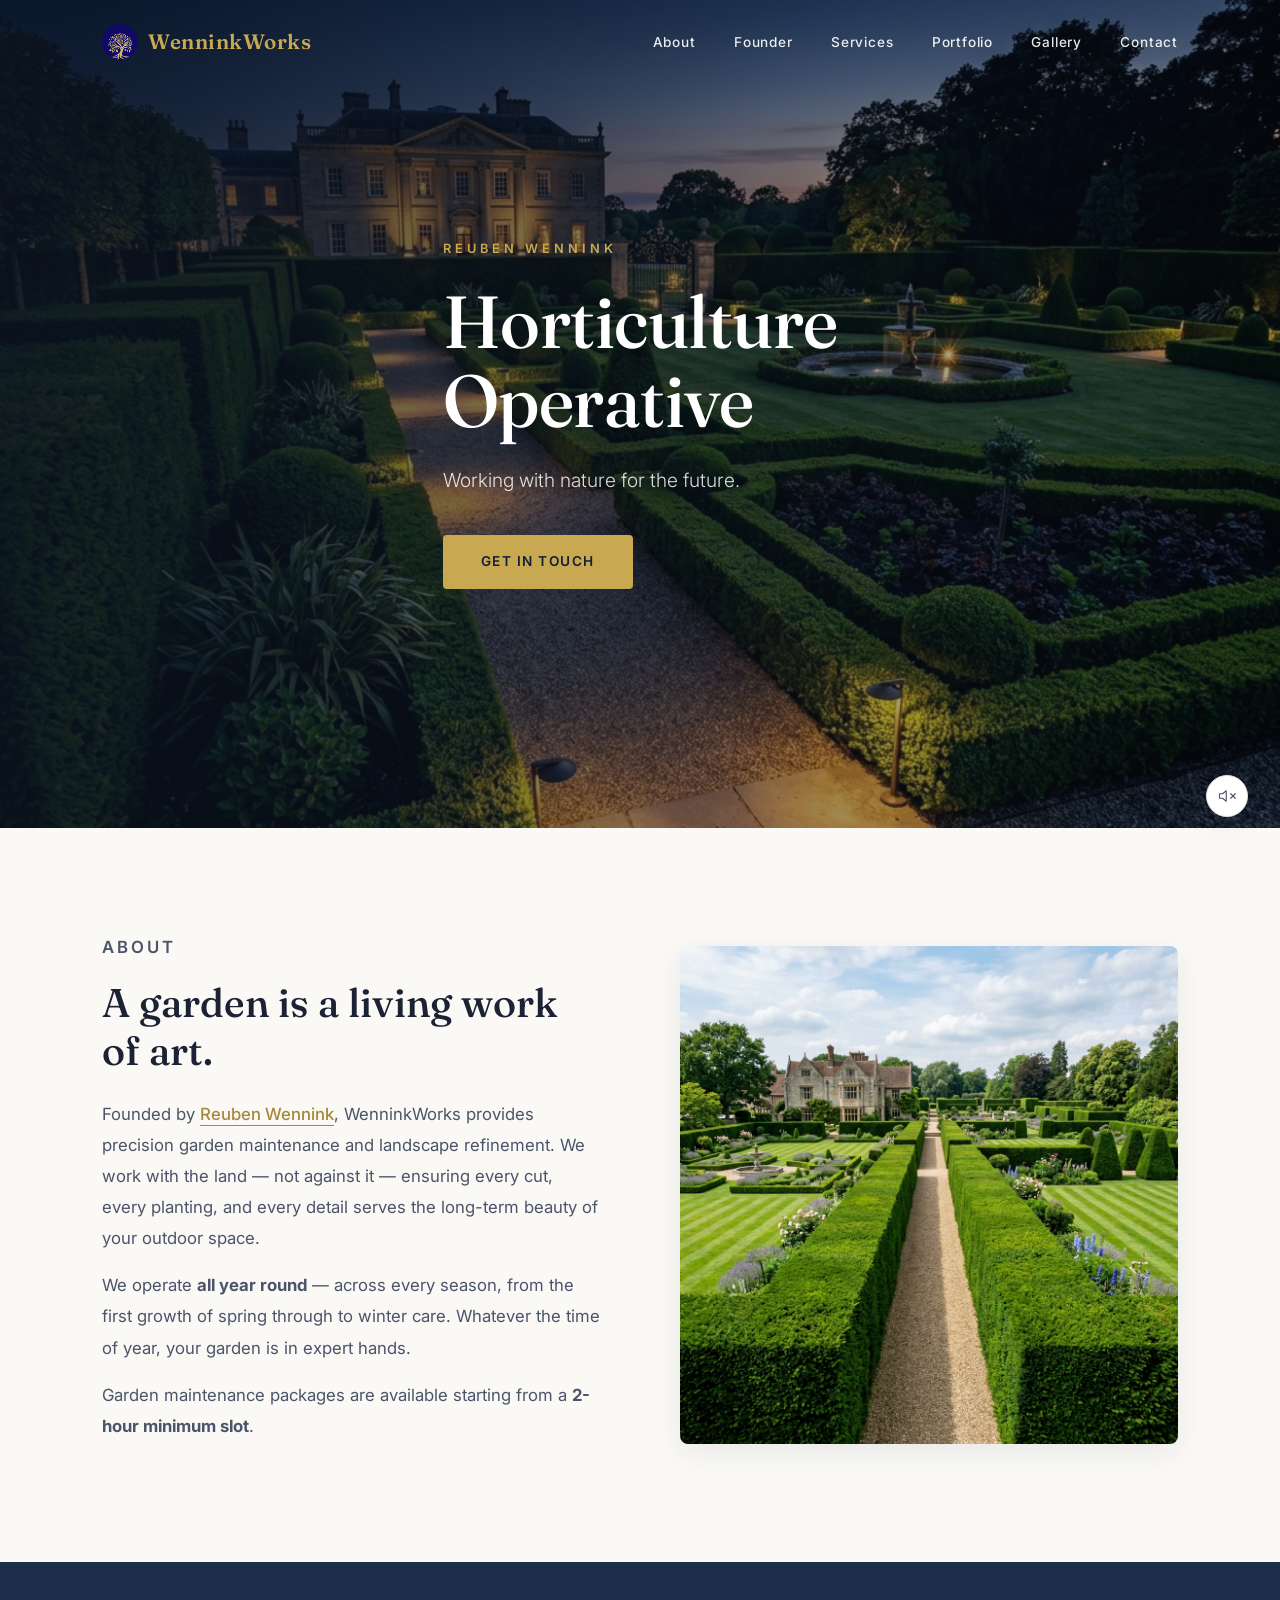
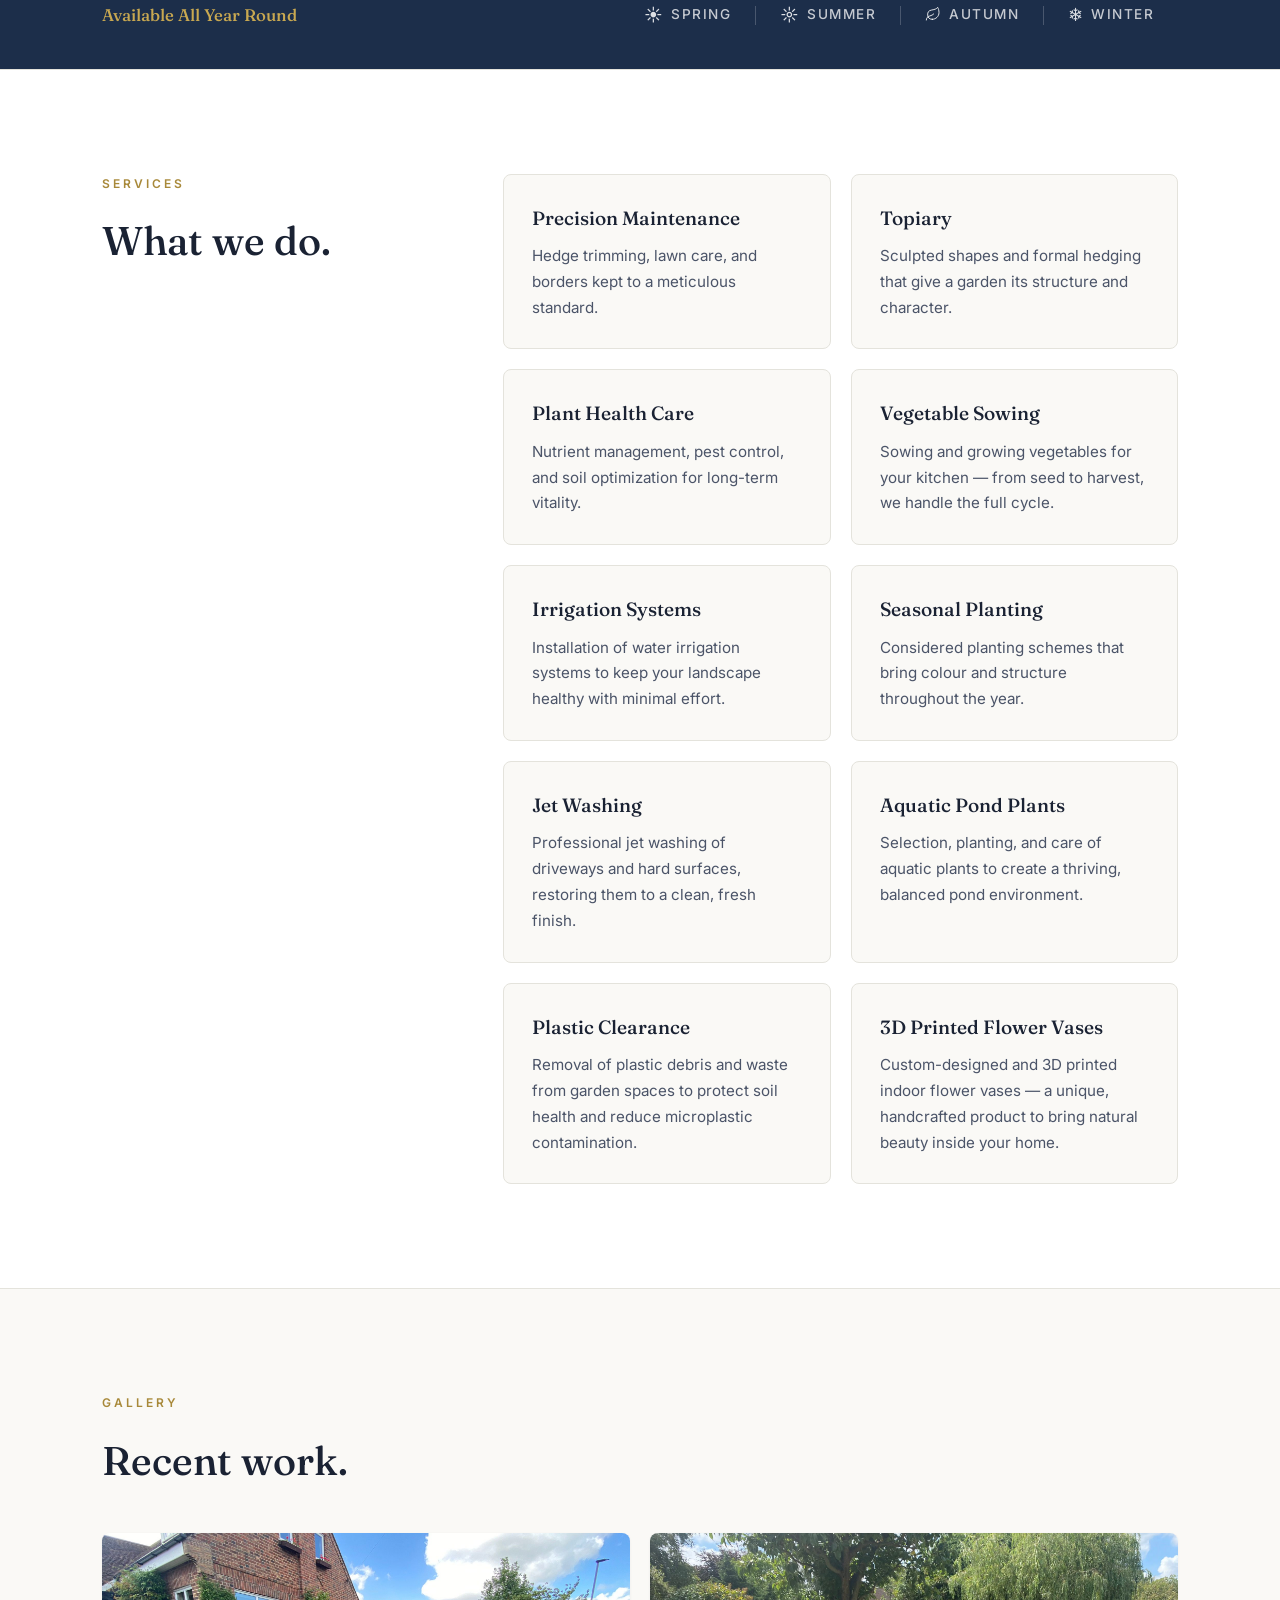
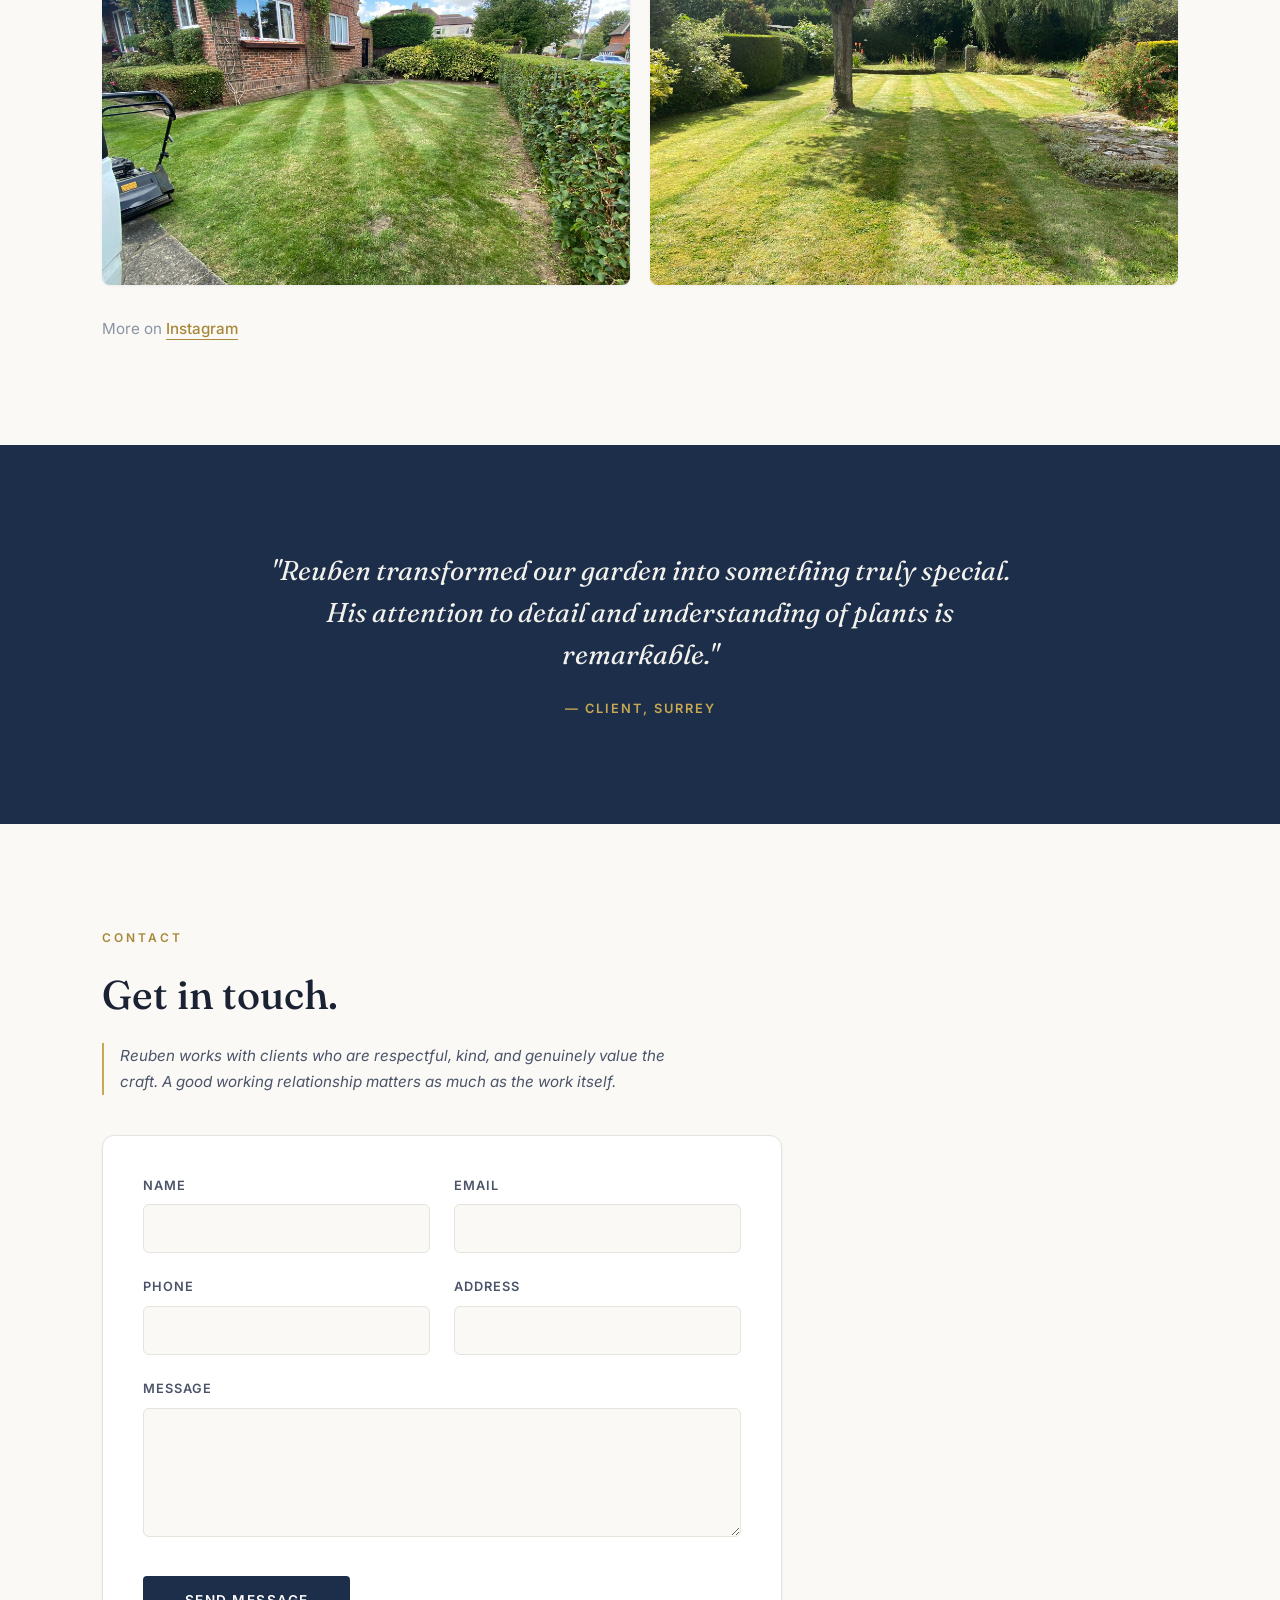
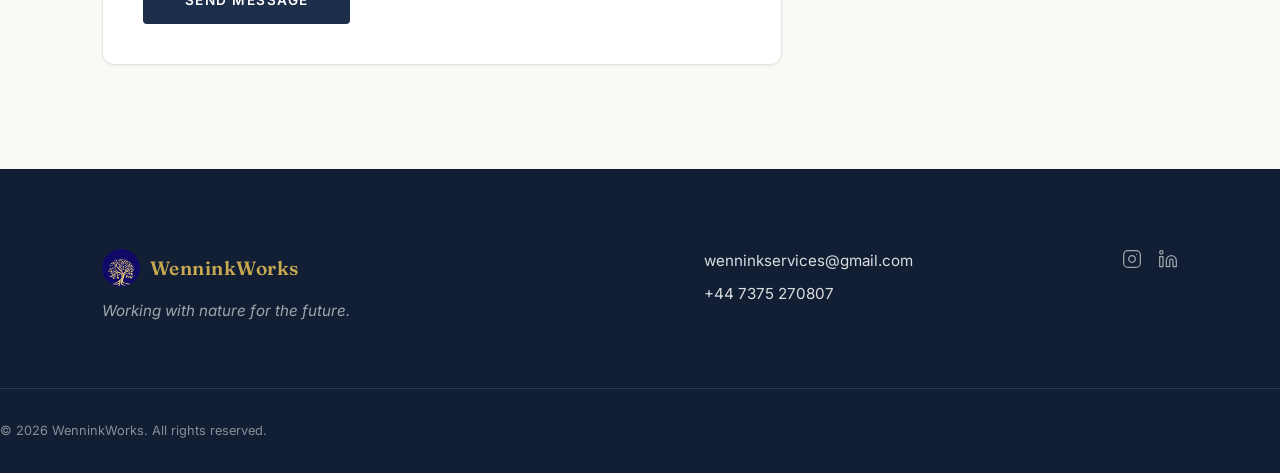
==== commit dcaa4816: "push" ====
--- a/index.html
+++ b/index.html
@@ -161,10 +161,10 @@
             <h2>Recent work.</h2>
             <div class="gallery-row">
                 <div class="gallery-img">
-                    <img src="images/precision_hedging_1778262400276.png" alt="Precision hedging" loading="lazy">
+                    <img src="gardening_photos/WhatsApp%20Image%202026-05-08%20at%2023.15.39.jpeg" alt="Garden work by WenninkWorks" loading="lazy">
                 </div>
                 <div class="gallery-img">
-                    <img src="images/hero_background_1778262345481.png" alt="Landscape overview" loading="lazy">
+                    <img src="gardening_photos/WhatsApp%20Image%202026-05-08%20at%2023.15.40.jpeg" alt="Garden work by WenninkWorks" loading="lazy">
                 </div>
             </div>
             <p class="gallery-link">
--- a/styles.css
+++ b/styles.css
@@ -423,6 +423,18 @@
     border-top: 1px solid var(--line);
 }
 
+.founder-photo {
+    margin-top: 4rem;
+    text-align: center;
+}
+
+.founder-photo img {
+    max-width: 420px;
+    width: 100%;
+    border-radius: 8px;
+    box-shadow: var(--shadow-md);
+}
+
 /* =========================================
    GALLERY
    ========================================= */
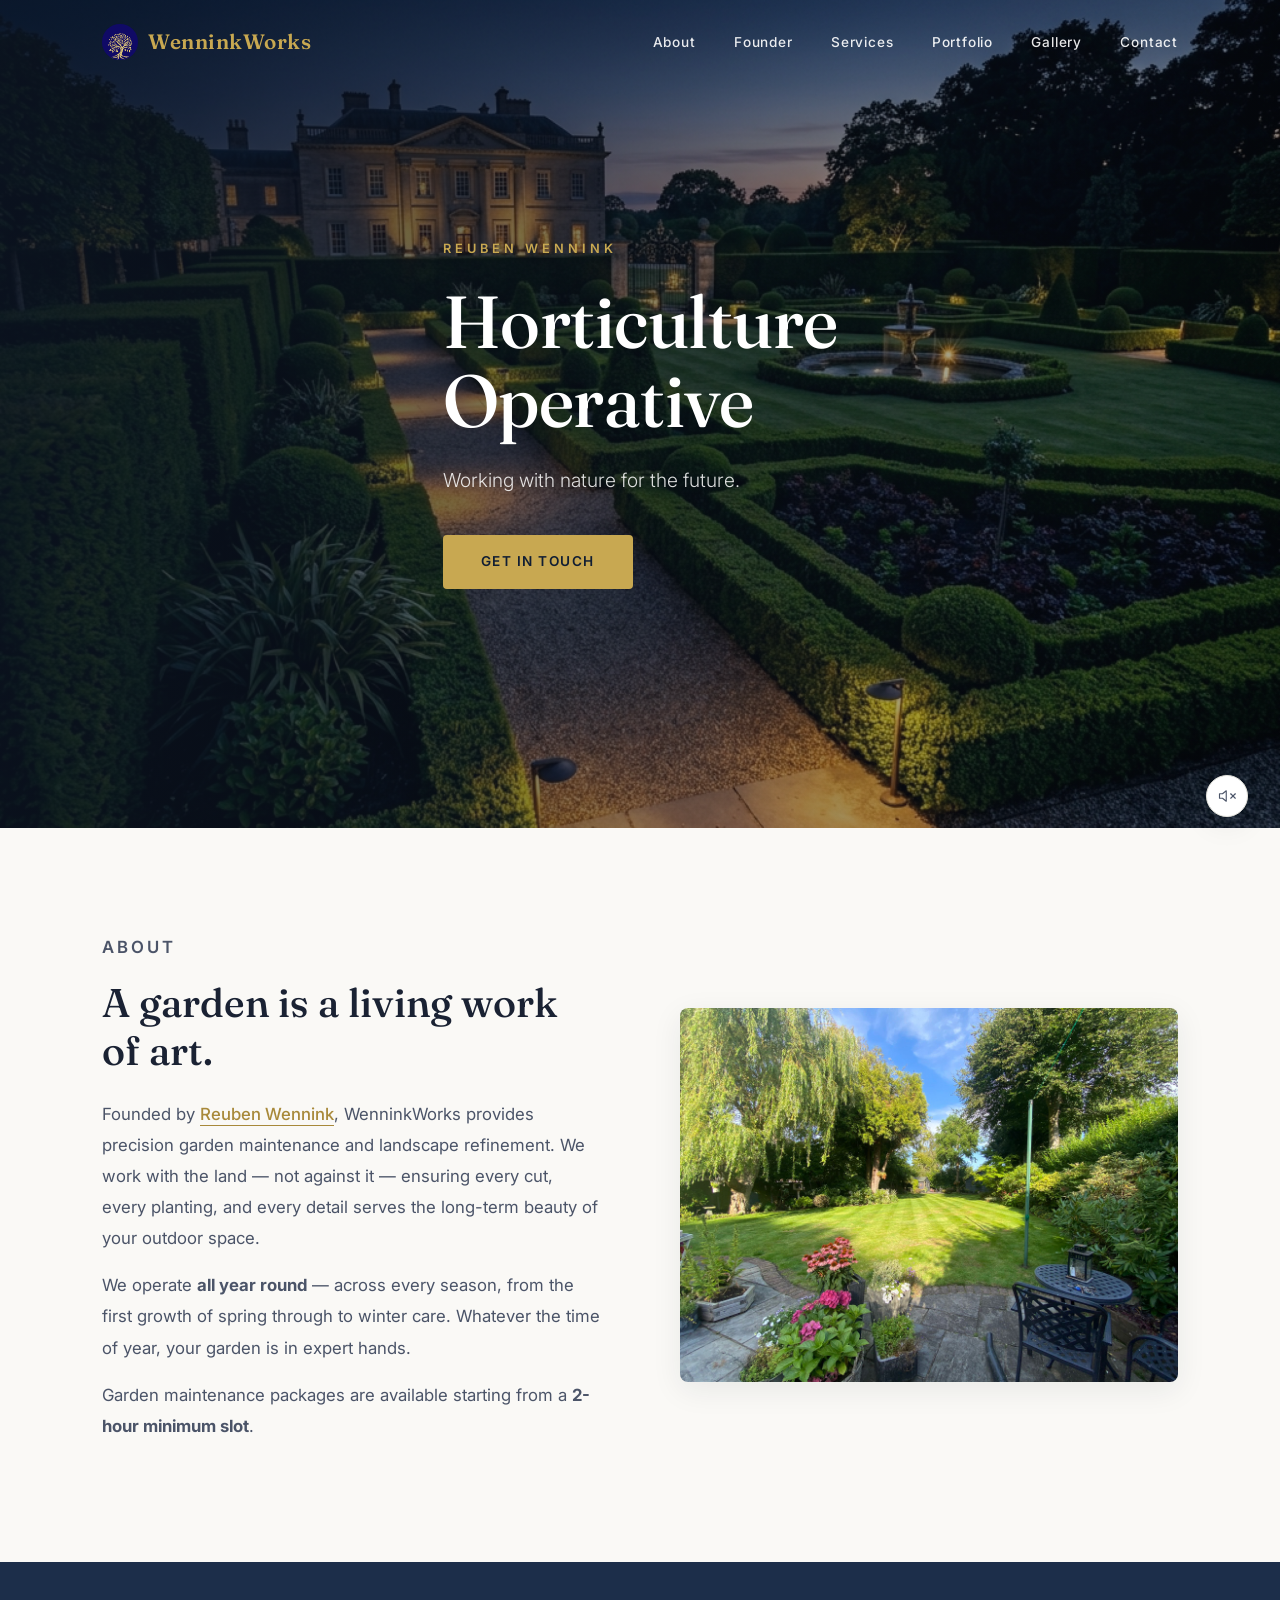
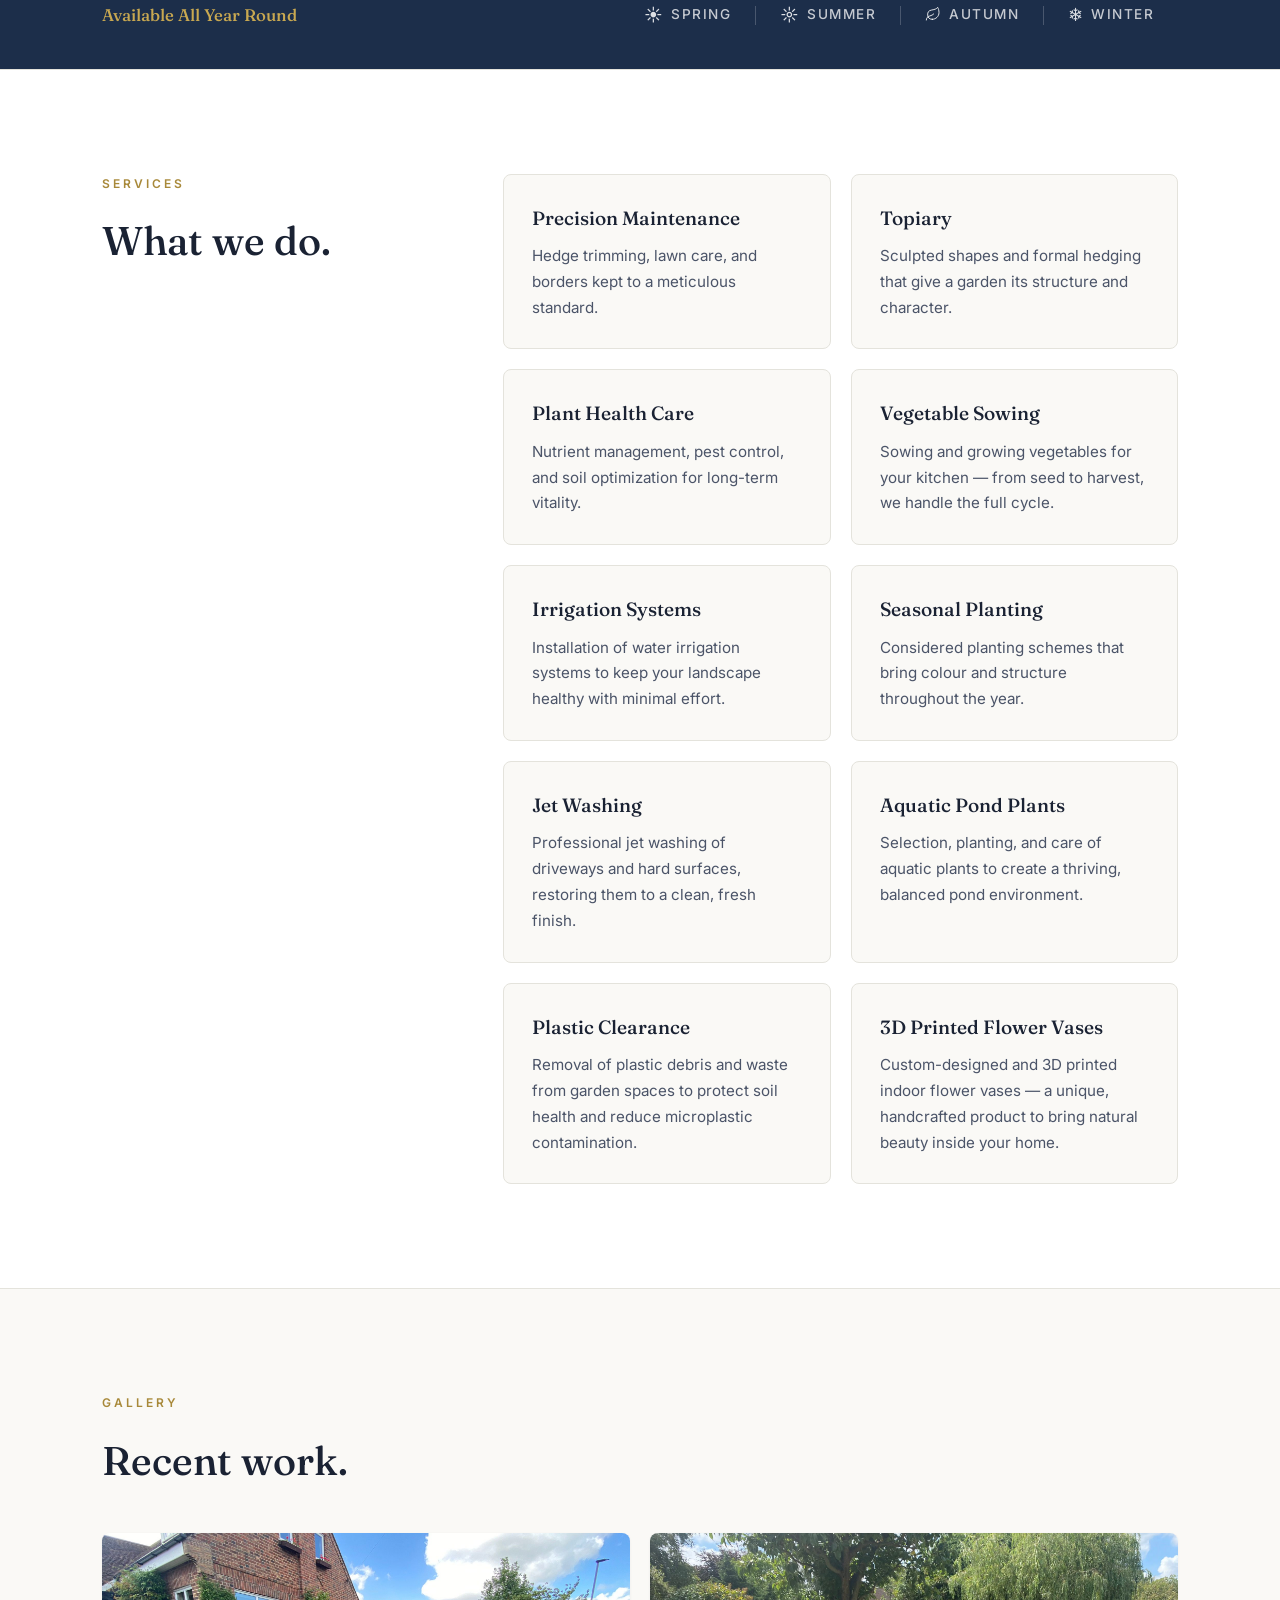
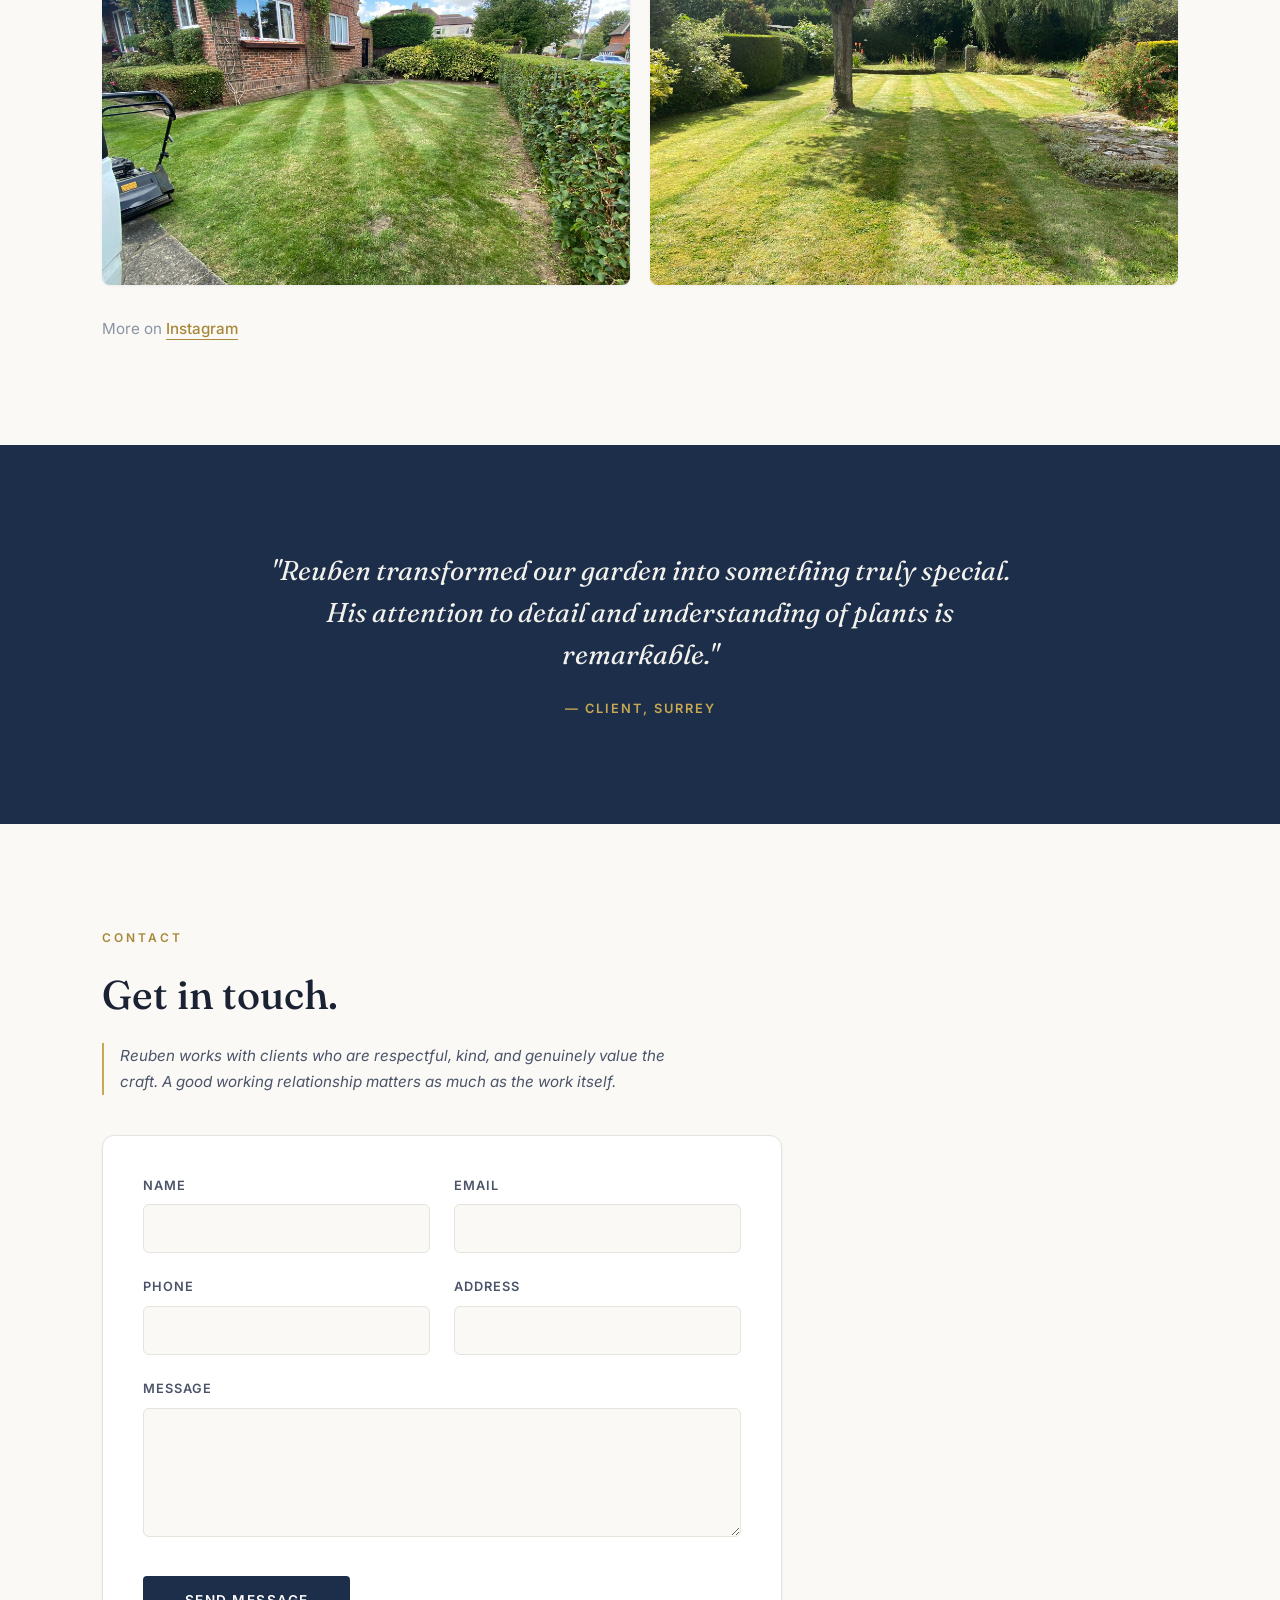
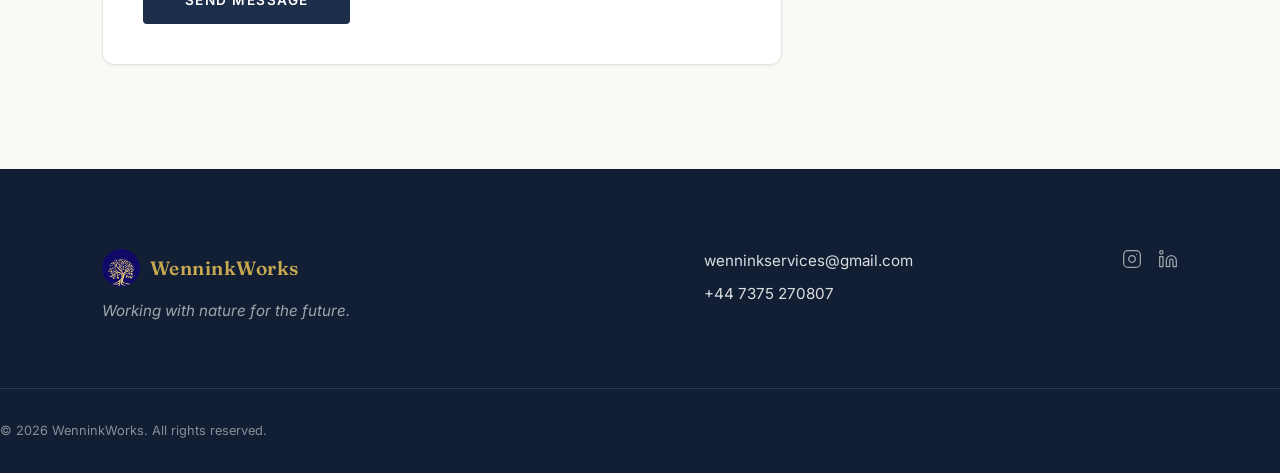
==== commit e28fd5c4: "push" ====
--- a/index.html
+++ b/index.html
@@ -67,7 +67,7 @@
                 <p>Garden maintenance packages are available starting from a <strong>2-hour minimum slot</strong>.</p>
             </div>
             <div class="about-image fade-in-up">
-                <img src="images/precision_hedging_1778262400276.png" alt="Precision hedge trimming" loading="lazy">
+                <img src="gardening_photos/WhatsApp%20Image%202026-05-08%20at%2023.15.40%20(1).jpeg" alt="Garden work by WenninkWorks" loading="lazy">
             </div>
         </div>
     </section>
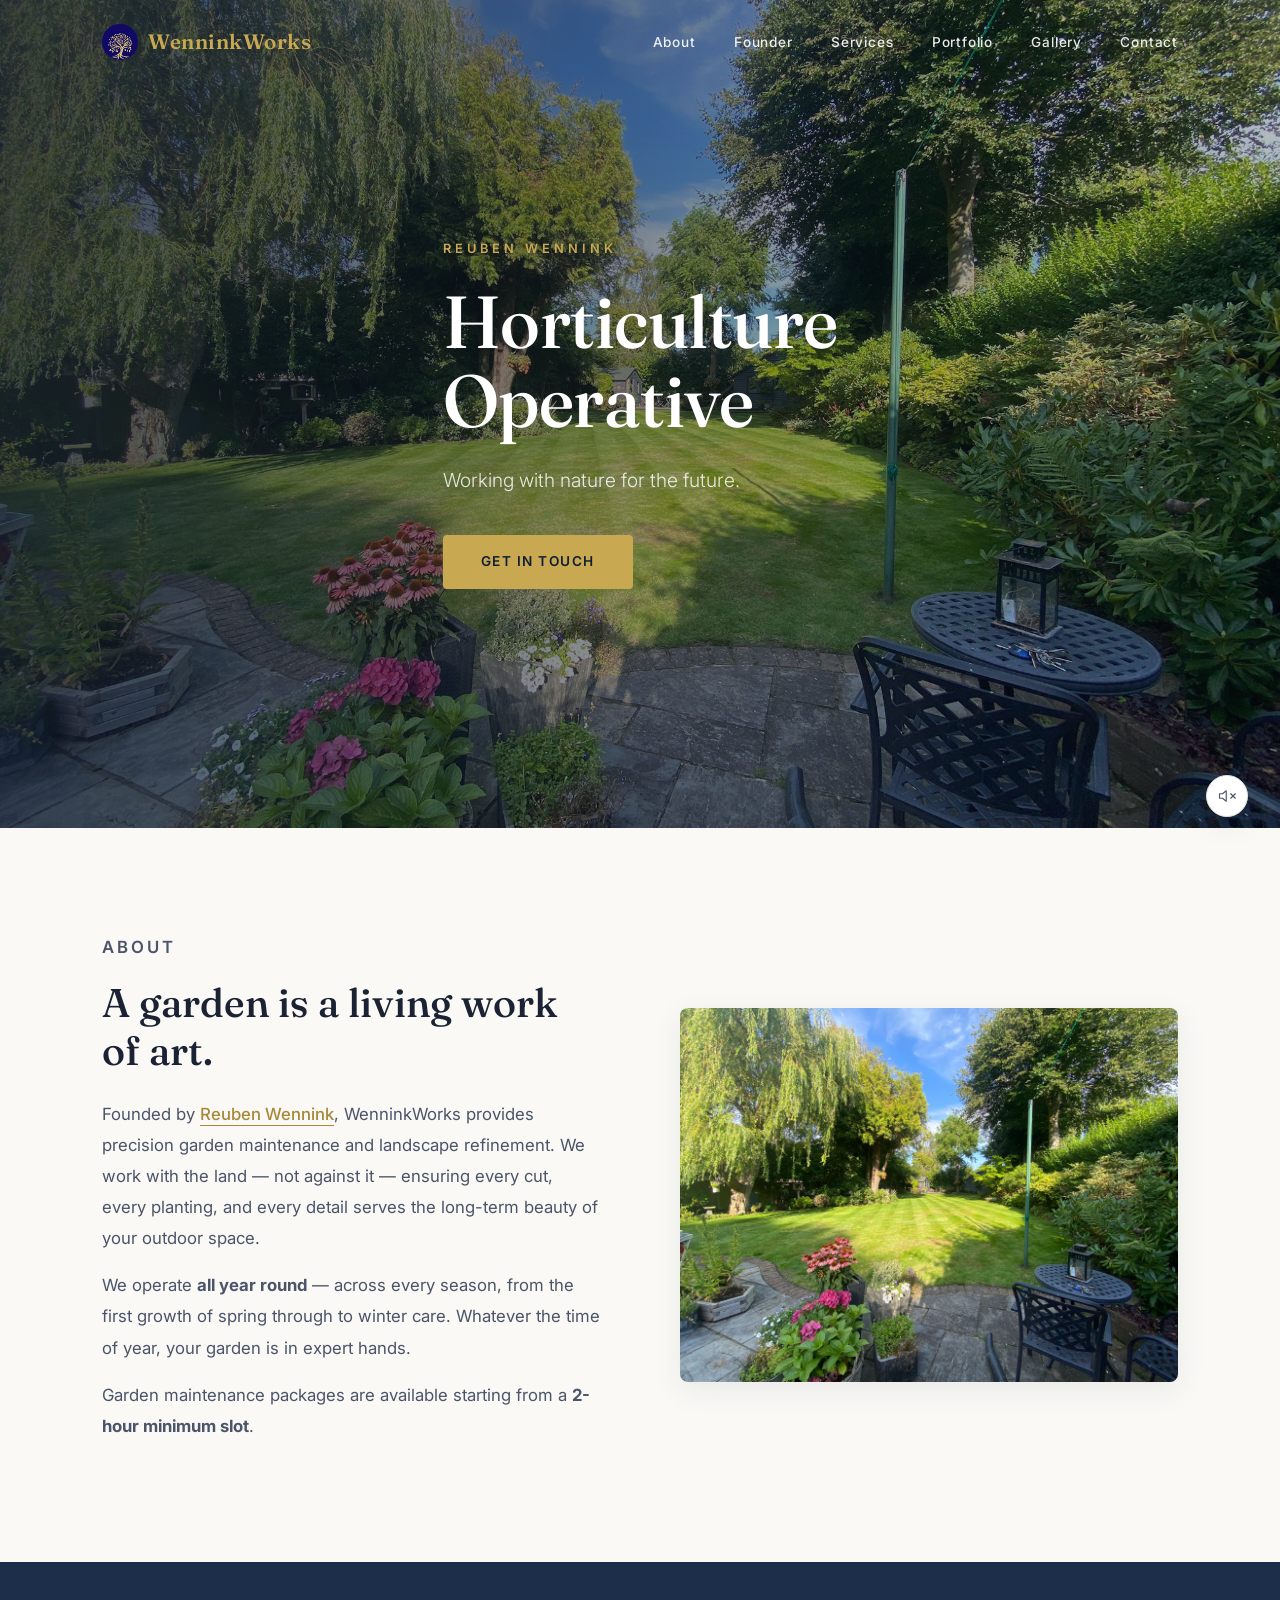
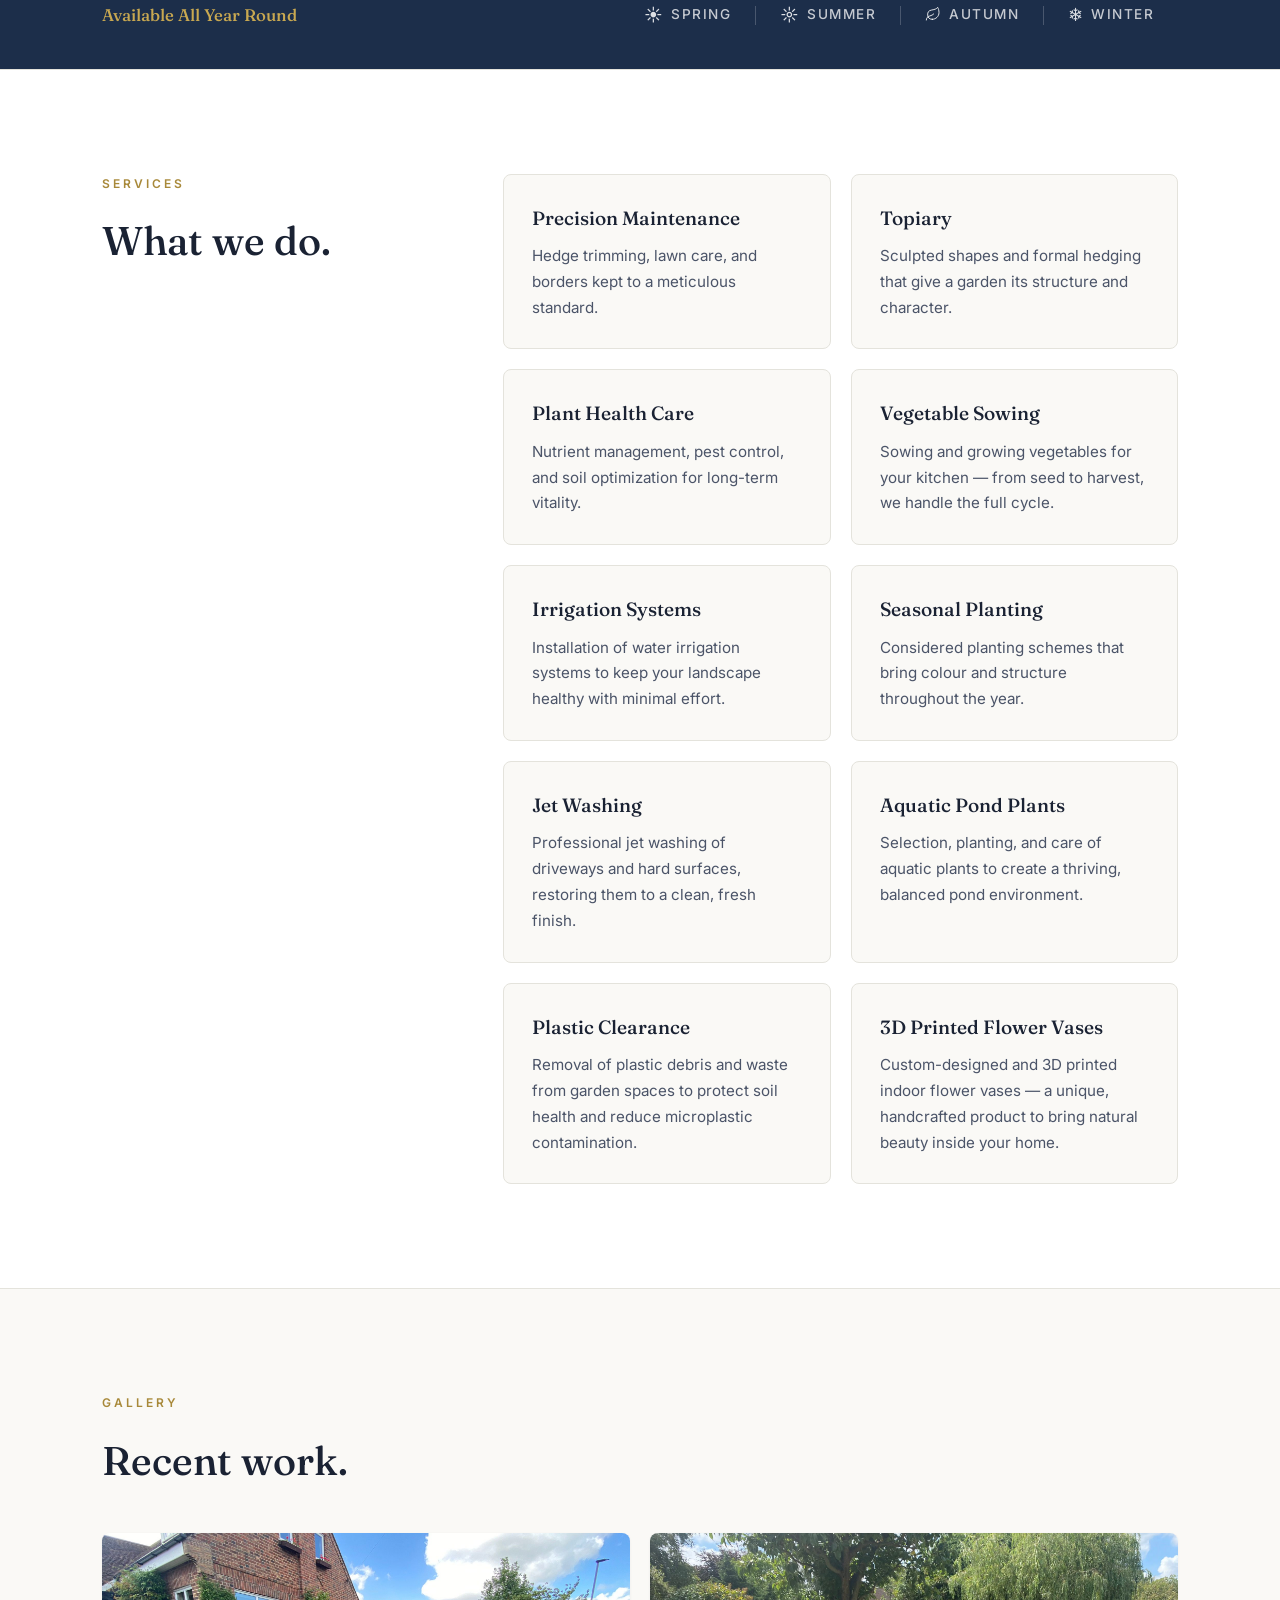
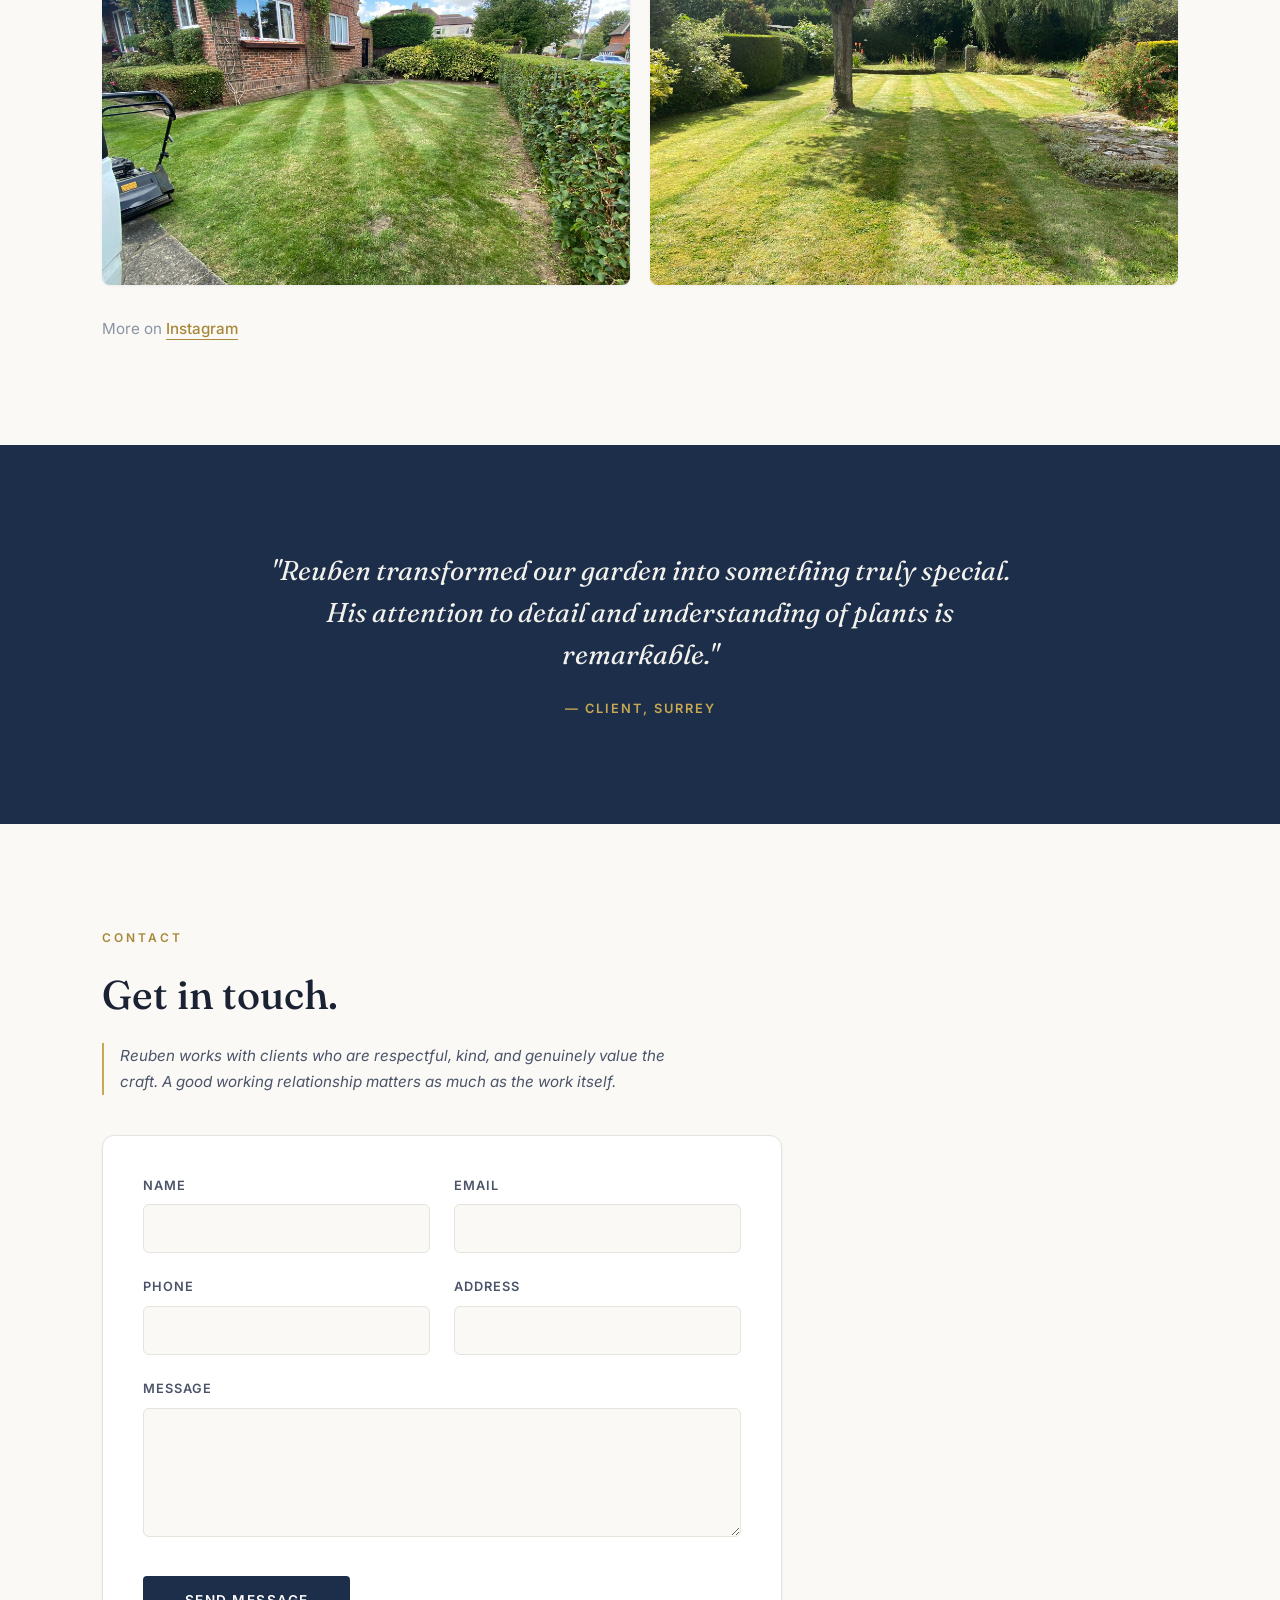
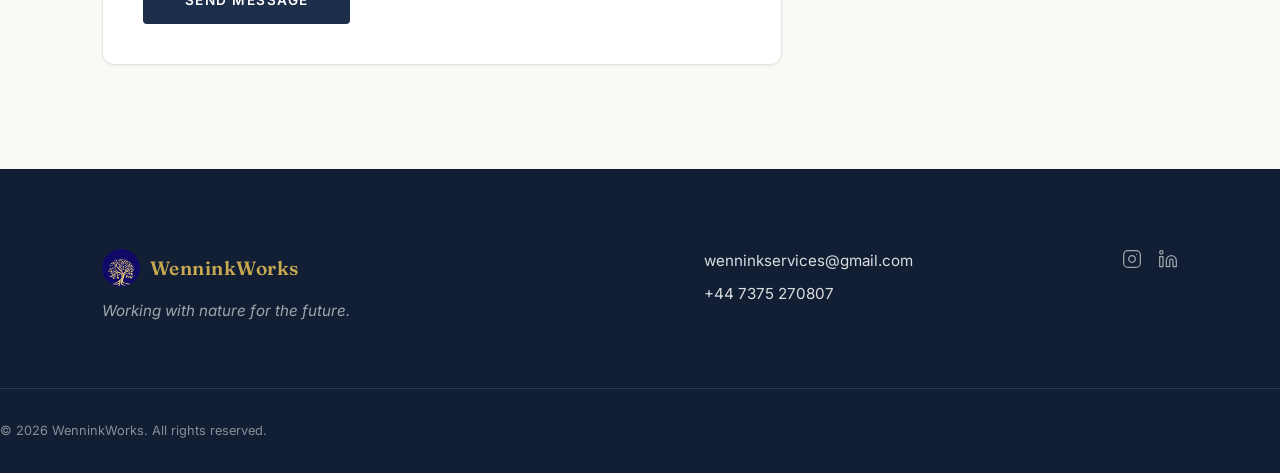
==== commit 69b5bb0e: "push" ====
--- a/index.html
+++ b/index.html
@@ -46,7 +46,7 @@
 
     <!-- Hero -->
     <section id="hero" class="hero">
-        <div class="hero-bg" style="background-image: url('images/hero_background_1778262345481.png');"></div>
+        <div class="hero-bg" style="background-image: url('gardening_photos/WhatsApp%20Image%202026-05-08%20at%2023.15.40%20(1).jpeg');"></div>
         <div class="hero-overlay"></div>
         <div class="hero-content container fade-in-up">
             <p class="hero-label">Reuben Wennink</p>
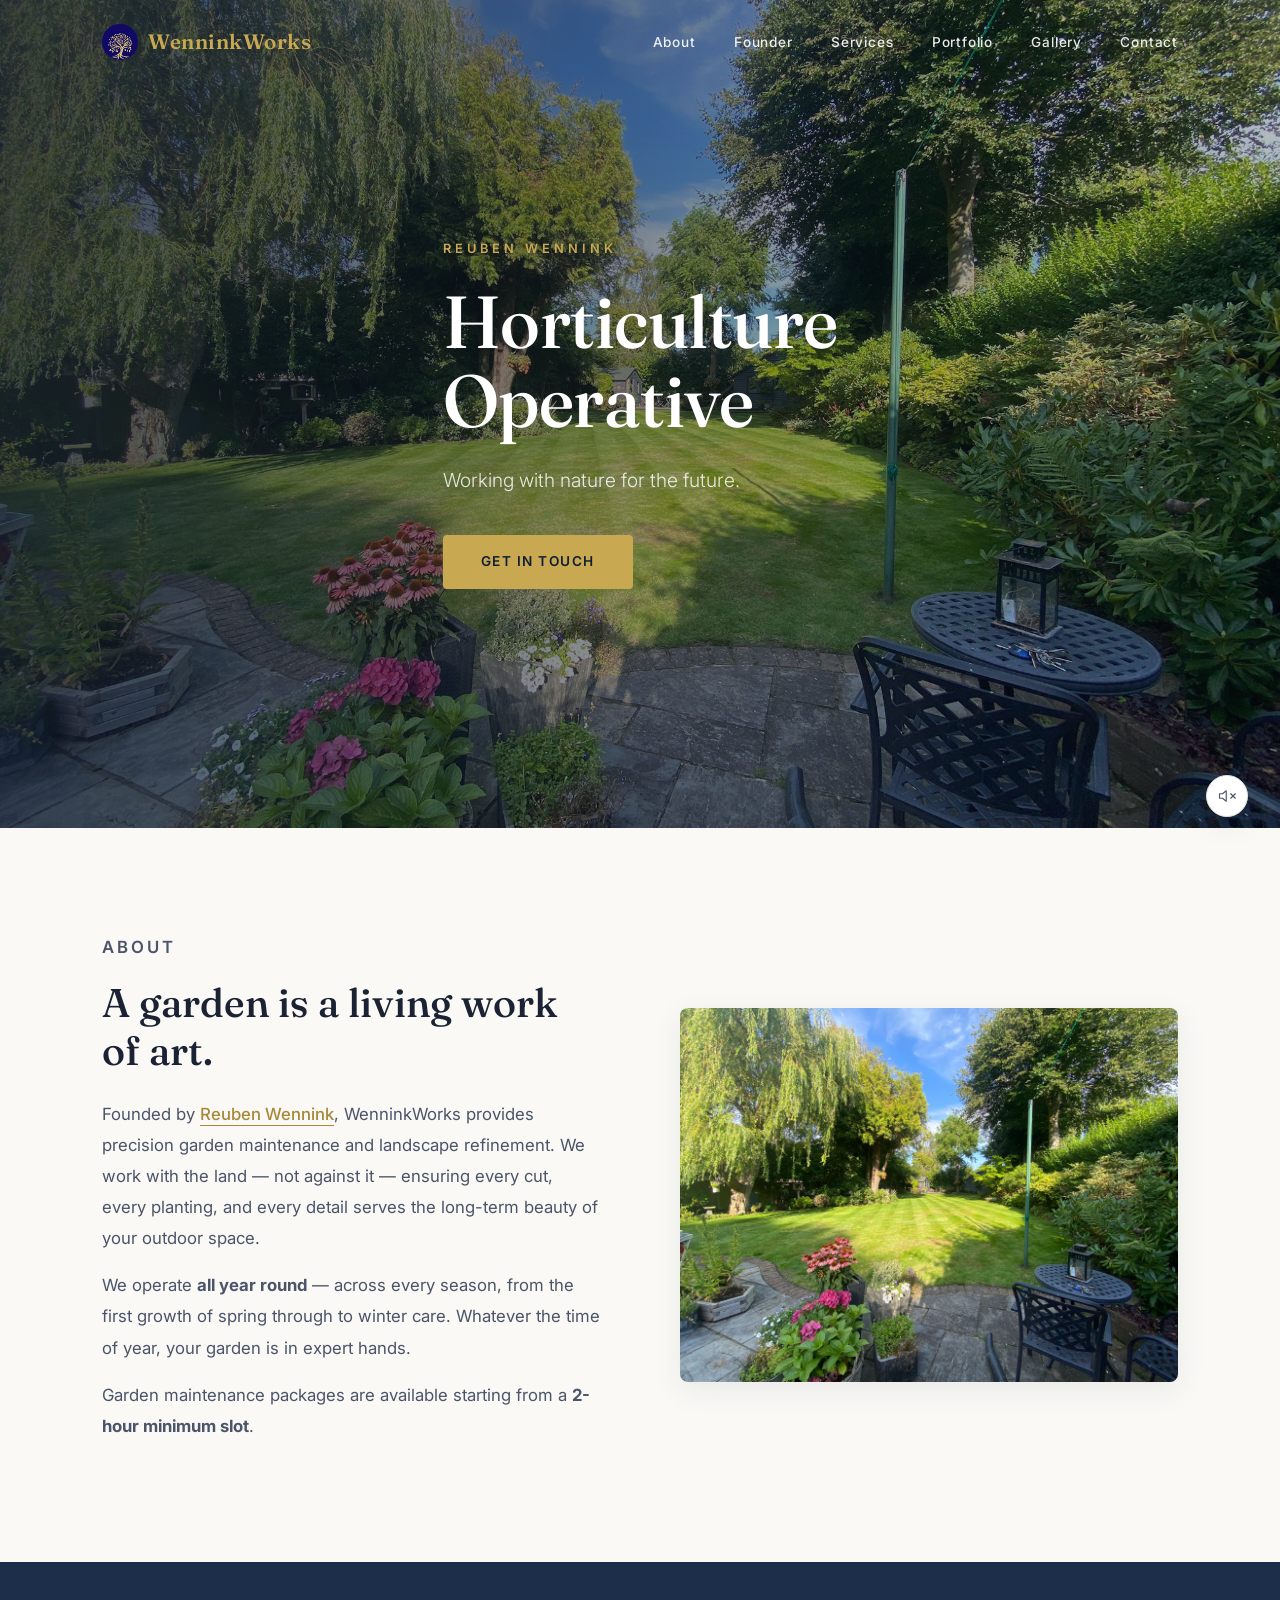
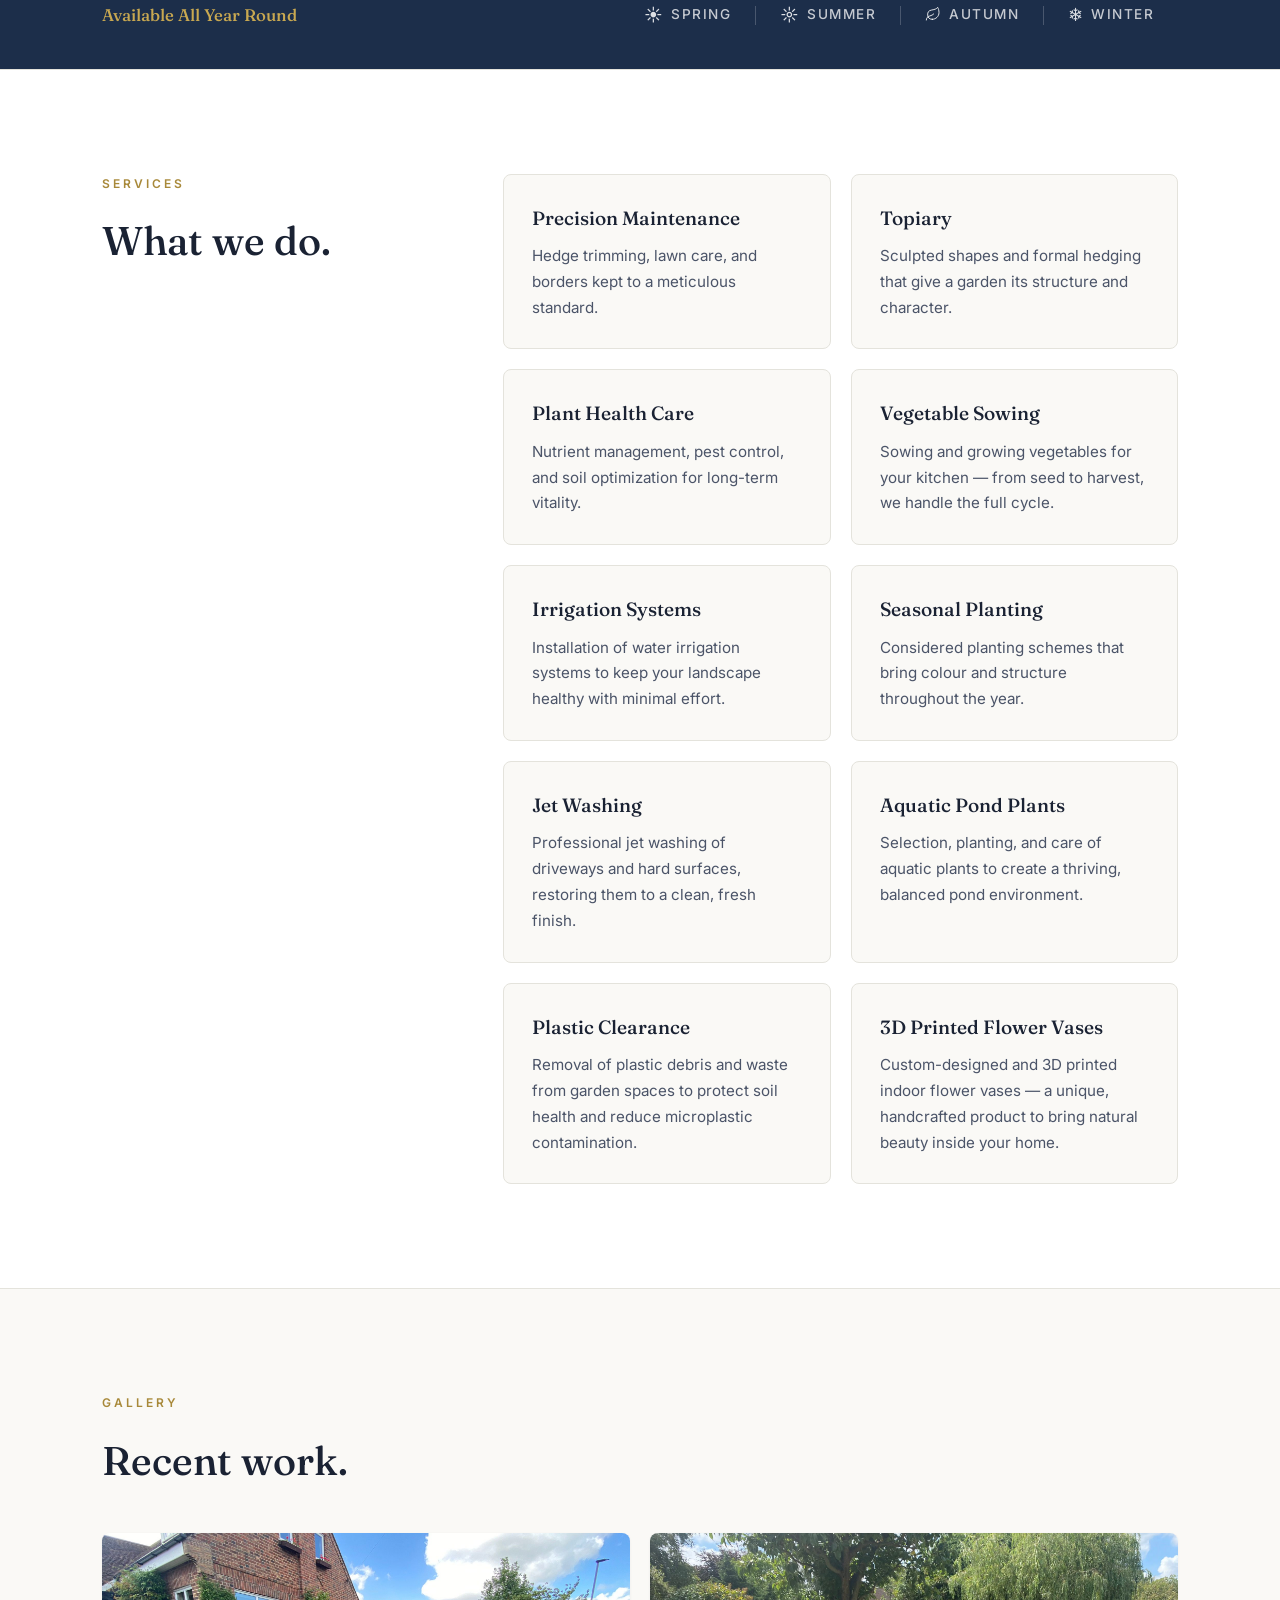
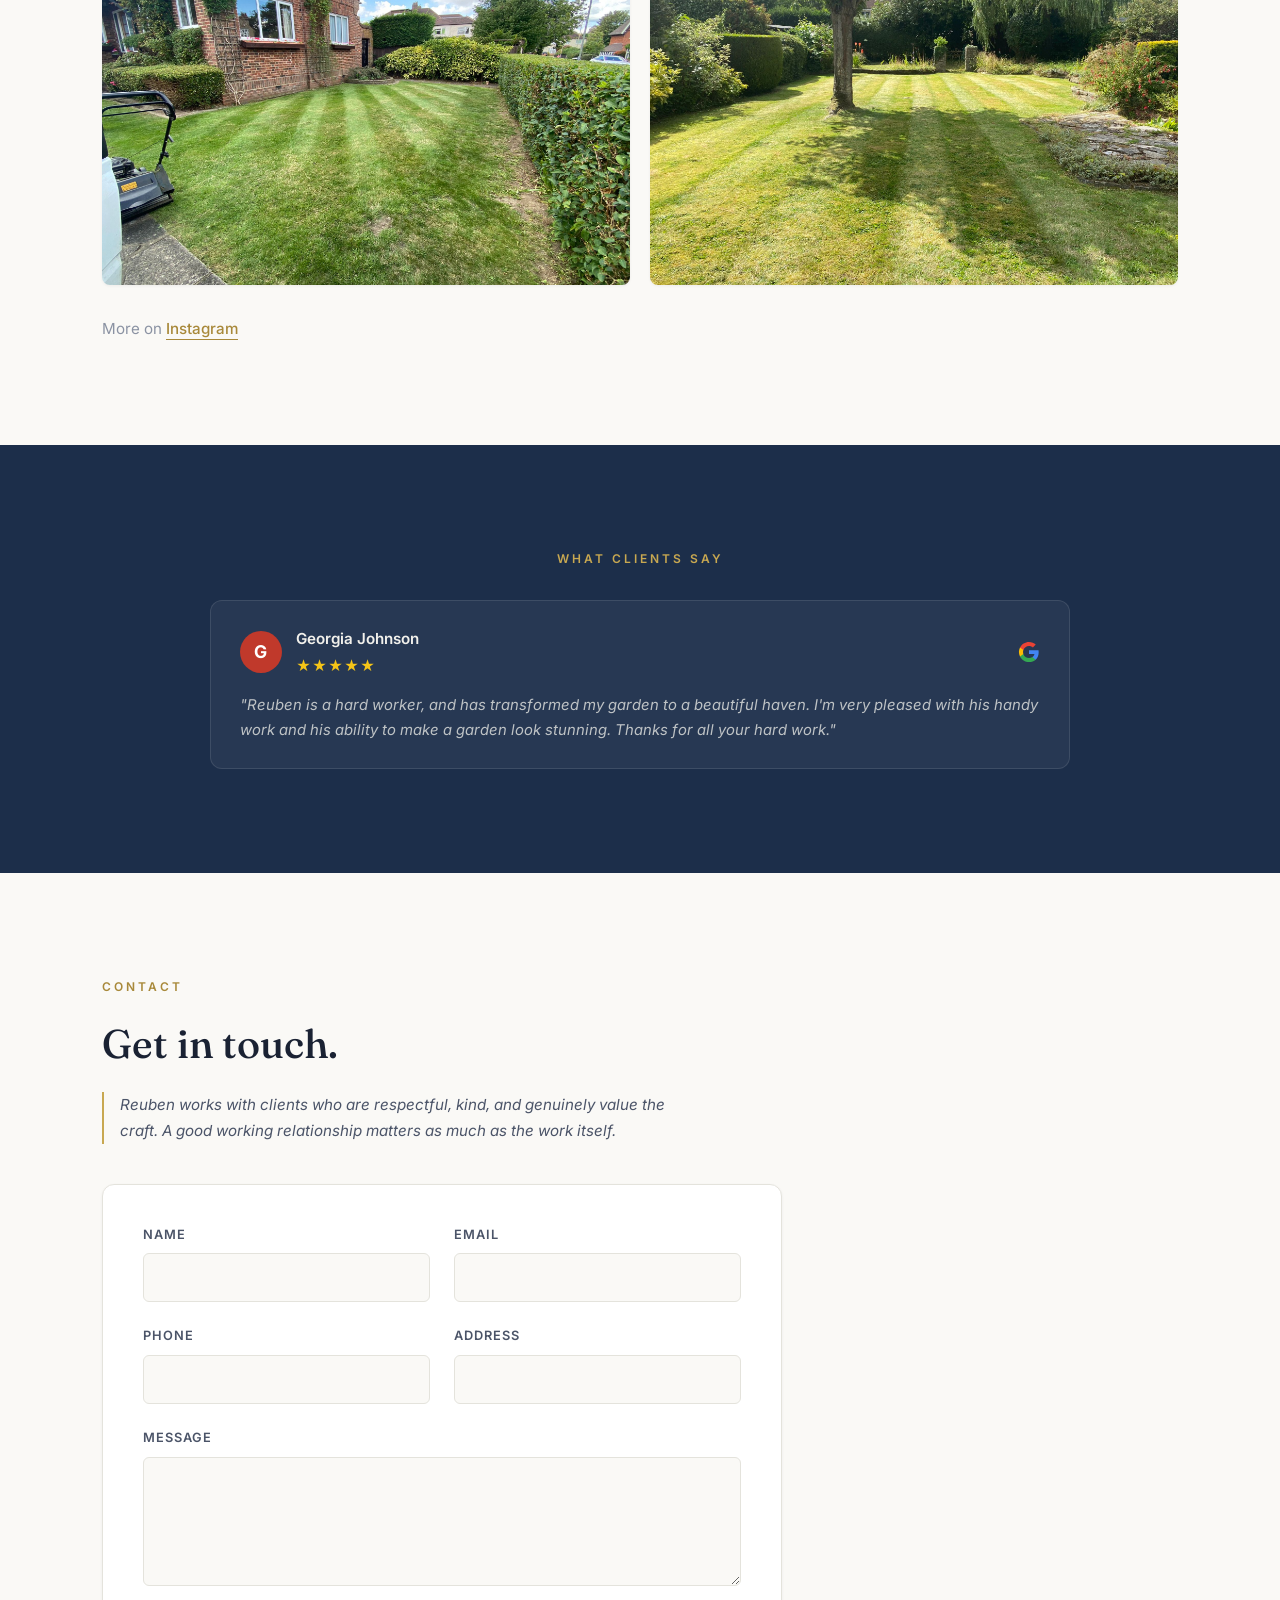
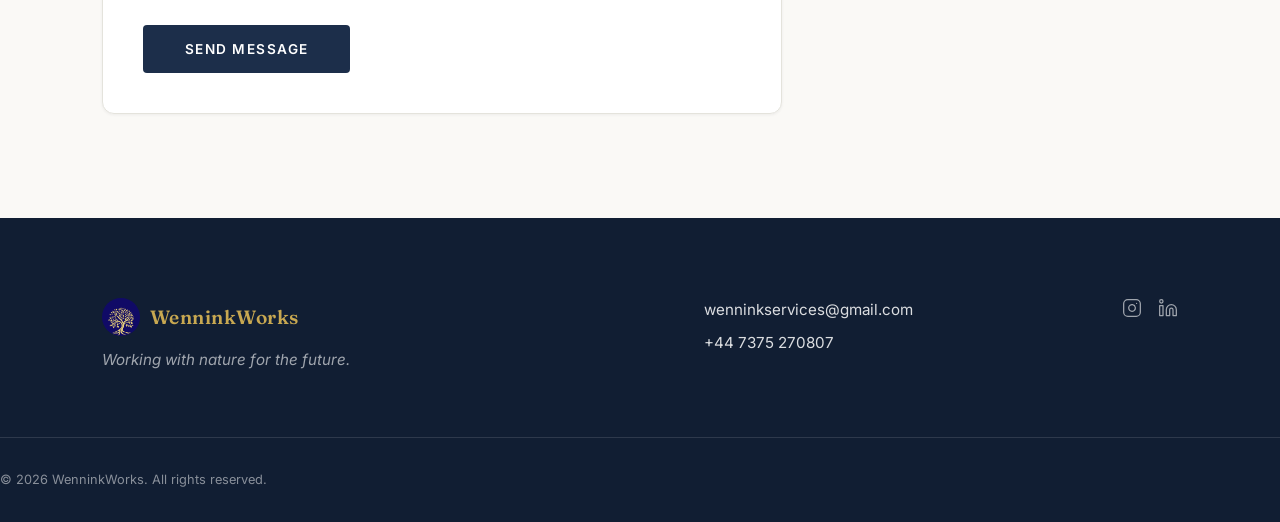
==== commit 20c45223: "google review" ====
--- a/index.html
+++ b/index.html
@@ -10,7 +10,7 @@
     <meta property="og:type" content="website">
     <meta property="og:image" content="images/hero_background_1778262345481.png">
     <meta name="twitter:card" content="summary_large_image">
-    <link rel="icon" type="image/png" href="images/logo-tree.png">
+    <link rel="icon" type="image/png" href="images/logo-tree-avatar.png">
     <link rel="preconnect" href="https://fonts.googleapis.com">
     <link rel="preconnect" href="https://fonts.gstatic.com" crossorigin>
     <link href="https://fonts.googleapis.com/css2?family=Fraunces:ital,wght@0,400;0,500;0,600;1,400&family=Inter:wght@300;400;500;600&display=swap" rel="stylesheet">
@@ -173,13 +173,26 @@
         </div>
     </section>
 
-    <!-- Testimonial -->
+    <!-- Testimonials / Google Reviews -->
     <section class="section testimonial-section">
         <div class="container fade-in-up">
-            <blockquote>
-                "Reuben transformed our garden into something truly special. His attention to detail and understanding of plants is remarkable."
-            </blockquote>
-            <p class="testimonial-attr">— Client, Surrey</p>
+            <p class="section-label" style="color:var(--gold);margin-bottom:2rem;">What clients say</p>
+            <div class="reviews-grid">
+
+                <a class="review-card" href="https://g.page/r/CU0vPCJCu3gaEAE/review" target="_blank" rel="noopener">
+                    <div class="review-top">
+                        <div class="review-avatar">G</div>
+                        <div>
+                            <p class="review-name">Georgia Johnson</p>
+                            <div class="review-stars">★★★★★</div>
+                        </div>
+                        <svg class="google-icon" viewBox="0 0 24 24" xmlns="http://www.w3.org/2000/svg"><path d="M22.56 12.25c0-.78-.07-1.53-.2-2.25H12v4.26h5.92c-.26 1.37-1.04 2.53-2.21 3.31v2.77h3.57c2.08-1.92 3.28-4.74 3.28-8.09z" fill="#4285F4"/><path d="M12 23c2.97 0 5.46-.98 7.28-2.66l-3.57-2.77c-.98.66-2.23 1.06-3.71 1.06-2.86 0-5.29-1.93-6.16-4.53H2.18v2.84C3.99 20.53 7.7 23 12 23z" fill="#34A853"/><path d="M5.84 14.09c-.22-.66-.35-1.36-.35-2.09s.13-1.43.35-2.09V7.07H2.18C1.43 8.55 1 10.22 1 12s.43 3.45 1.18 4.93l3.66-2.84z" fill="#FBBC05"/><path d="M12 5.38c1.62 0 3.06.56 4.21 1.64l3.15-3.15C17.45 2.09 14.97 1 12 1 7.7 1 3.99 3.47 2.18 7.07l3.66 2.84c.87-2.6 3.3-4.53 6.16-4.53z" fill="#EA4335"/></svg>
+                    </div>
+                    <p class="review-text">"Reuben is a hard worker, and has transformed my garden to a beautiful haven. I'm very pleased with his handy work and his ability to make a garden look stunning. Thanks for all your hard work."</p>
+                </a>
+
+
+            </div>
         </div>
     </section>
 
--- a/styles.css
+++ b/styles.css
@@ -491,24 +491,77 @@
     text-align: center;
 }
 
-.testimonial-section blockquote {
-    max-width: 740px;
+.reviews-grid {
+    display: grid;
+    grid-template-columns: repeat(auto-fit, minmax(280px, 1fr));
+    gap: 1.5rem;
+    max-width: 860px;
     margin: 0 auto;
-    font-family: var(--font-display);
-    font-size: clamp(1.3rem, 2.5vw, 1.7rem);
-    font-weight: 400;
+    text-align: left;
+}
+
+.review-card {
+    display: block;
+    background: rgba(255,255,255,0.05);
+    border: 1px solid rgba(255,255,255,0.1);
+    border-radius: 12px;
+    padding: 1.6rem 1.8rem;
+    text-decoration: none;
+    transition: background 0.25s, border-color 0.25s, transform 0.25s;
+}
+
+.review-card:hover {
+    background: rgba(255,255,255,0.09);
+    border-color: var(--gold);
+    transform: translateY(-3px);
+}
+
+.review-top {
+    display: flex;
+    align-items: center;
+    gap: 0.9rem;
+    margin-bottom: 1rem;
+}
+
+.review-avatar {
+    width: 42px;
+    height: 42px;
+    border-radius: 50%;
+    background: #c0392b;
+    color: #fff;
+    display: flex;
+    align-items: center;
+    justify-content: center;
+    font-weight: 700;
+    font-size: 1.1rem;
+    flex-shrink: 0;
+}
+
+.review-name {
+    color: #f2f1ec;
+    font-weight: 600;
+    font-size: 0.95rem;
+    margin-bottom: 0.2rem;
+}
+
+.review-stars {
+    color: #f5c518;
+    font-size: 0.9rem;
+    letter-spacing: 1px;
+}
+
+.google-icon {
+    width: 22px;
+    height: 22px;
+    margin-left: auto;
+    flex-shrink: 0;
+}
+
+.review-text {
+    color: rgba(242,241,236,0.75);
+    font-size: 0.93rem;
+    line-height: 1.65;
     font-style: italic;
-    line-height: 1.55;
-    color: #f2f1ec;
-}
-
-.testimonial-attr {
-    margin-top: 1.5rem;
-    font-size: 0.8rem;
-    font-weight: 600;
-    letter-spacing: 2px;
-    text-transform: uppercase;
-    color: var(--gold);
 }
 
 /* =========================================
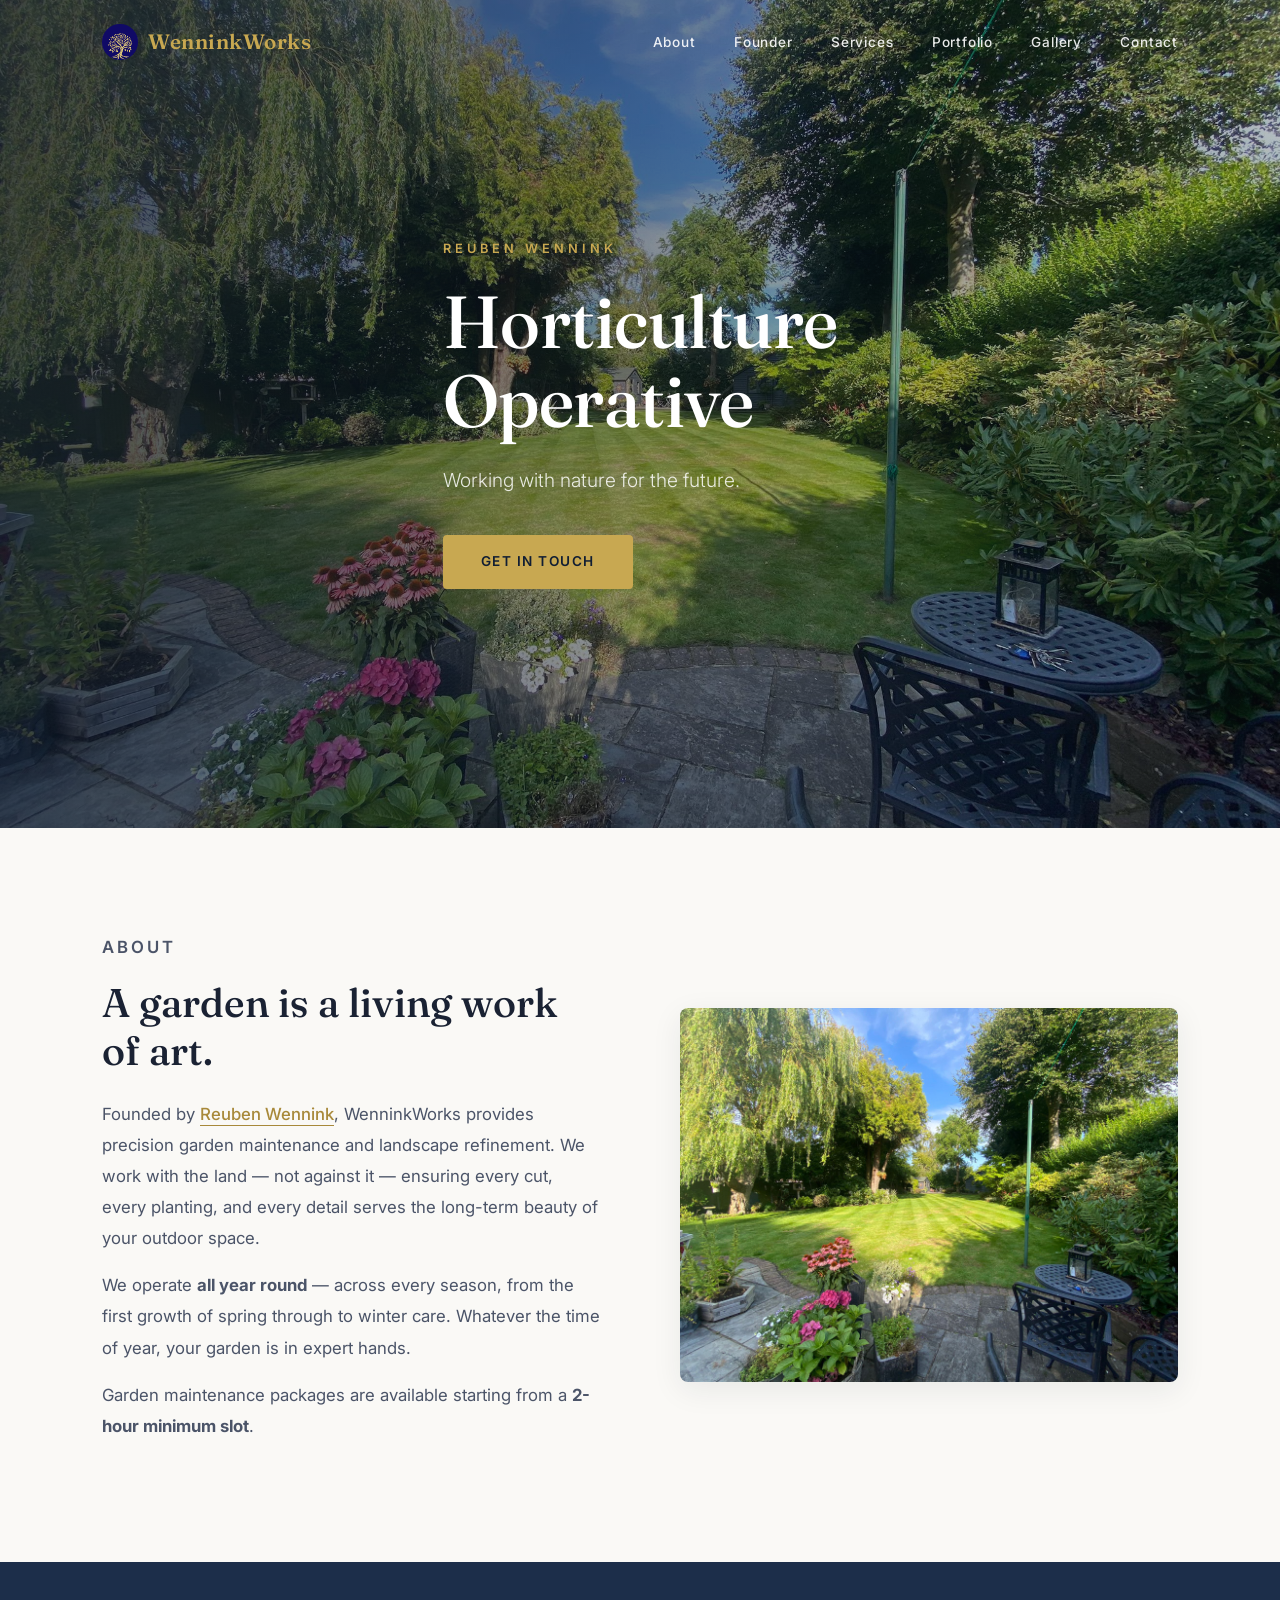
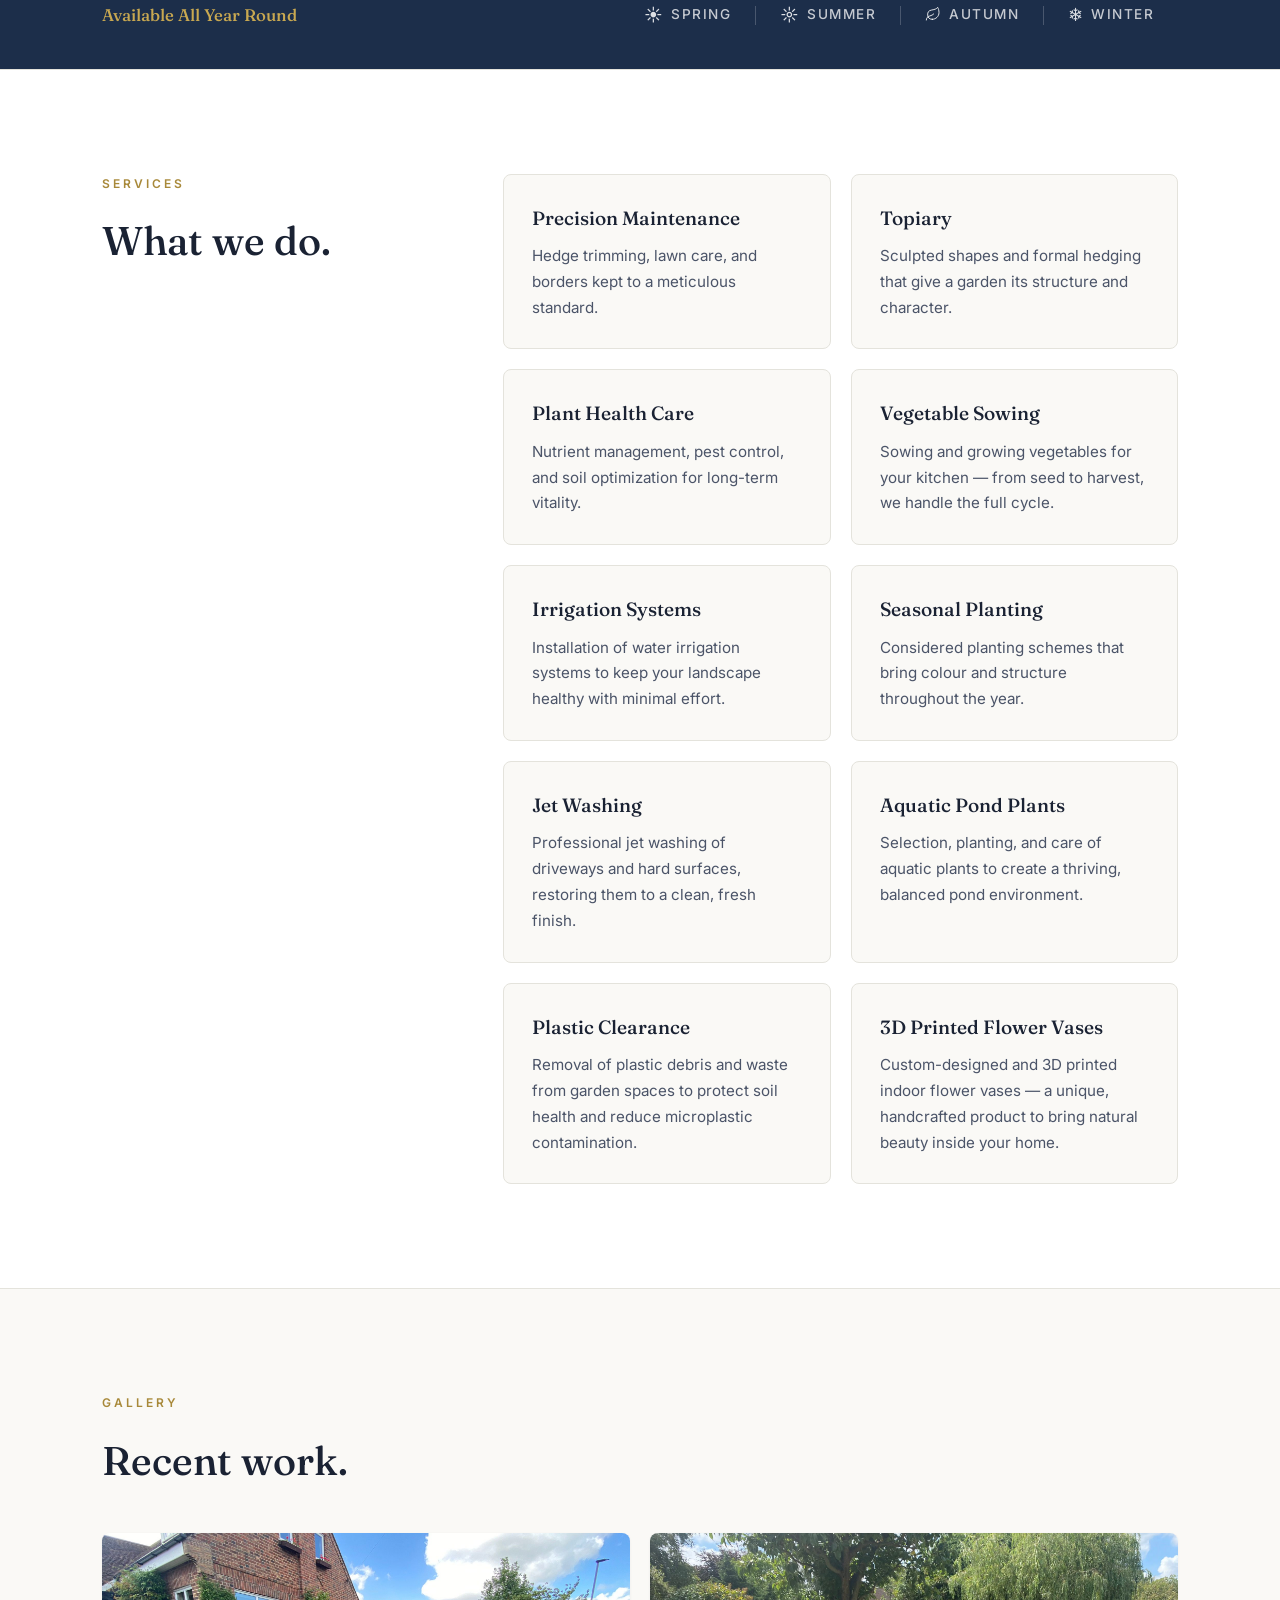
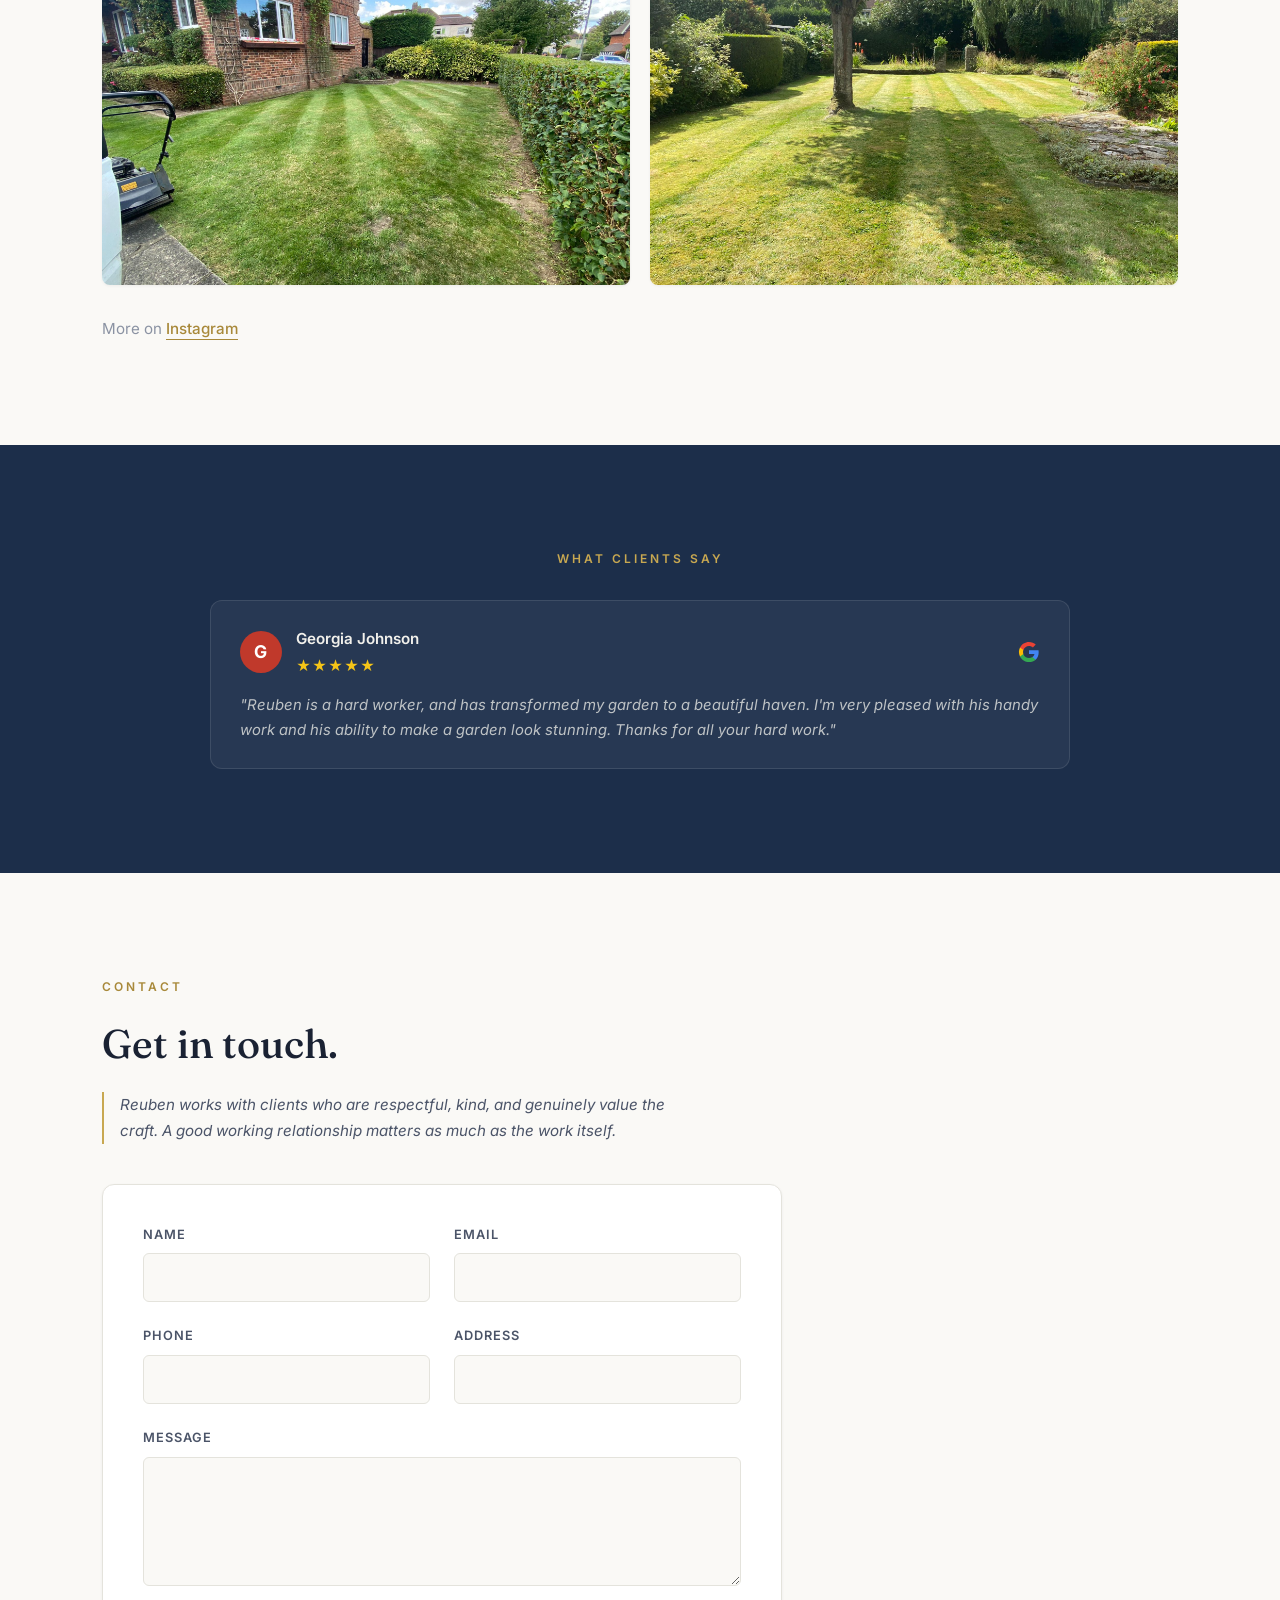
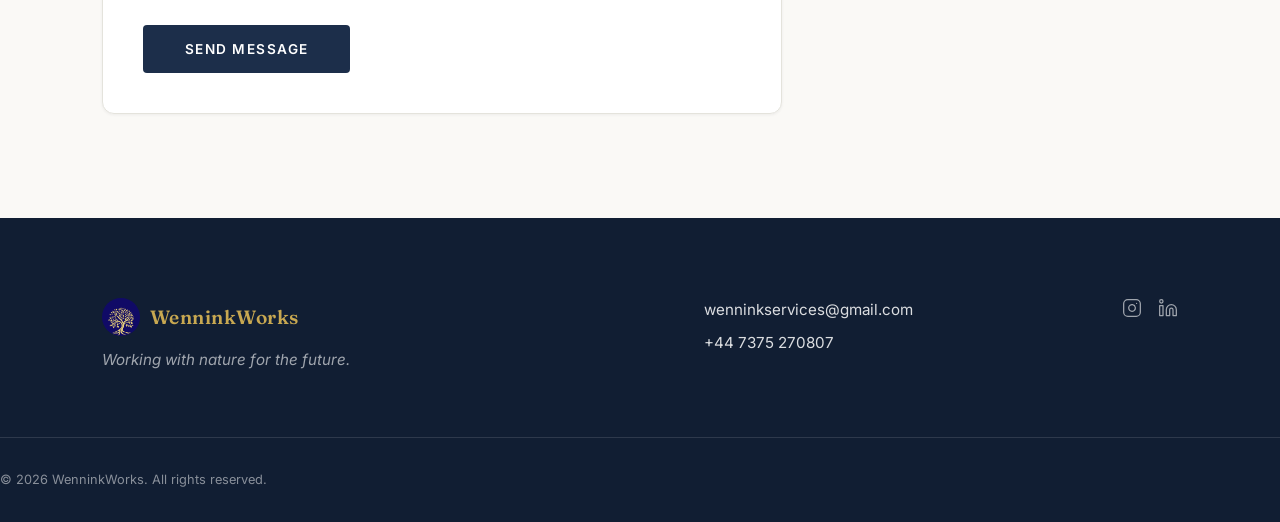
==== commit 8d71ca9e: "delete sound" ====
--- a/index.html
+++ b/index.html
@@ -262,11 +262,6 @@
         </div>
     </footer>
 
-    <!-- Ambient Sound -->
-    <button class="sound-toggle" id="soundToggle" aria-label="Toggle ambient sound" title="Toggle rain sounds">
-        <svg id="soundIconOff" xmlns="http://www.w3.org/2000/svg" width="18" height="18" viewBox="0 0 24 24" fill="none" stroke="currentColor" stroke-width="1.5" stroke-linecap="round" stroke-linejoin="round"><polygon points="11 5 6 9 2 9 2 15 6 15 11 19 11 5"/><line x1="23" y1="9" x2="17" y2="15"/><line x1="17" y1="9" x2="23" y2="15"/></svg>
-        <svg id="soundIconOn" xmlns="http://www.w3.org/2000/svg" width="18" height="18" viewBox="0 0 24 24" fill="none" stroke="currentColor" stroke-width="1.5" stroke-linecap="round" stroke-linejoin="round" style="display:none;"><polygon points="11 5 6 9 2 9 2 15 6 15 11 19 11 5"/><path d="M19.07 4.93a10 10 0 0 1 0 14.14"/><path d="M15.54 8.46a5 5 0 0 1 0 7.07"/></svg>
-    </button>
 
     <!-- Back to Top -->
     <button class="back-to-top" id="backToTop" aria-label="Back to top">
